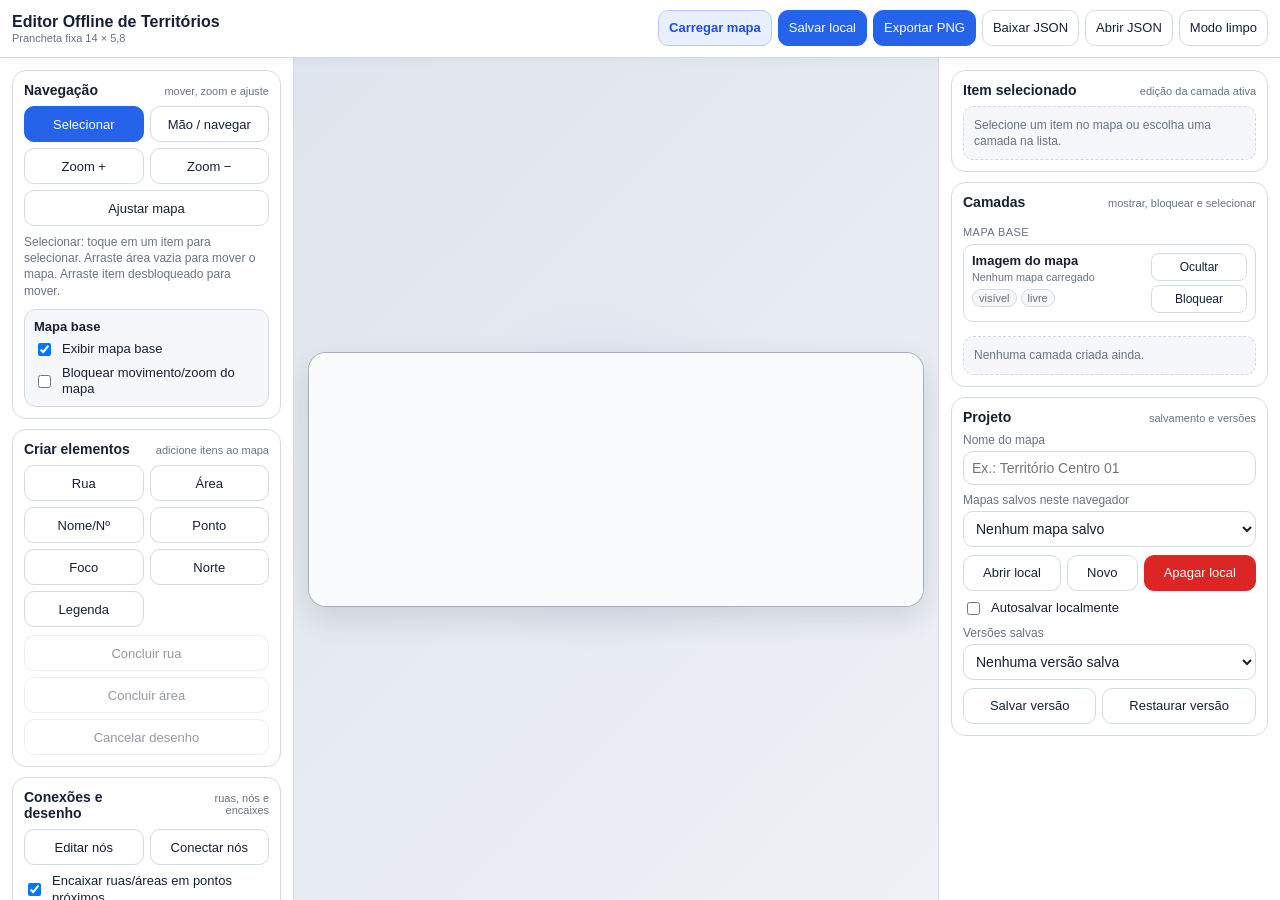
==== mapas/index.html @ 40ea48db "v 3.0.0" ====
<!DOCTYPE html>
<html lang="pt-BR">
<head>
  <meta charset="UTF-8" />
  <meta name="viewport" content="width=device-width, initial-scale=1.0, maximum-scale=1.0, user-scalable=no" />
  <title>Editor Offline de Territórios</title>
  <link rel="stylesheet" href="styles.css" />
</head>
<body class="mobile-create">
  <header class="app-header">
    <div class="brand-block">
      <h1>Editor Offline de Territórios</h1>
      <span>Prancheta fixa 14 × 5,8</span>
    </div>

    <div class="top-actions">
      <label class="file-btn primary-soft">
        Carregar mapa
        <input id="imageInput" type="file" accept="image/*" />
      </label>

      <button id="saveLocalBtn" class="primary">Salvar local</button>
      <button id="exportPngBtn" class="primary">Exportar PNG</button>
      <button id="downloadJsonBtn">Baixar JSON</button>

      <label class="file-btn">
        Abrir JSON
        <input id="projectInput" type="file" accept="application/json,.json" />
      </label>

      <button id="toggleUiBtn" title="Ocultar/mostrar painéis">Modo limpo</button>
    </div>
  </header>

  <main class="app-shell">
    <aside class="sidebar sidebar-left" id="leftSidebar">
      <section class="panel-section" data-mobile-group="create">
        <div class="section-title">
          <strong>Navegação</strong>
          <small>mover, zoom e ajuste</small>
        </div>

        <div class="tool-grid compact" id="navigationTools">
          <button data-tool="select" class="active">Selecionar</button>
          <button data-tool="pan">Mão / navegar</button>
          <button id="zoomInBtn" type="button">Zoom +</button>
          <button id="zoomOutBtn" type="button">Zoom −</button>
          <button id="fitMapBtn" type="button">Ajustar mapa</button>
        </div>

        <div class="hint" id="toolHint">
          Selecione uma ferramenta. No celular, use dois dedos para mover/zoom no mapa.
        </div>

        <div class="map-base-card">
          <strong>Mapa base</strong>
          <label class="check-row">
            <input id="mapVisibleInput" type="checkbox" checked />
            Exibir mapa base
          </label>
          <label class="check-row">
            <input id="mapLockedInput" type="checkbox" />
            Bloquear movimento/zoom do mapa
          </label>
        </div>
      </section>

      <section class="panel-section" data-mobile-group="create">
        <div class="section-title">
          <strong>Criar elementos</strong>
          <small>adicione itens ao mapa</small>
        </div>

        <div class="tool-grid" id="toolButtons">
          <button data-tool="road">Rua</button>
          <button data-tool="area">Área</button>
          <button data-tool="text">Nome/Nº</button>
          <button data-tool="point">Ponto</button>
          <button data-tool="focus">Foco</button>
          <button data-tool="compass">Norte</button>
          <button data-tool="legend">Legenda</button>
        </div>

        <div class="row action-row drawing-actions">
          <button id="finishRoadBtn" disabled>Concluir rua</button>
          <button id="finishAreaBtn" disabled>Concluir área</button>
          <button id="cancelDrawingBtn" disabled>Cancelar desenho</button>
        </div>
      </section>

      <section class="panel-section" data-mobile-group="create">
        <div class="section-title">
          <strong>Conexões e desenho</strong>
          <small>ruas, nós e encaixes</small>
        </div>

        <div class="tool-grid compact">
          <button data-tool="edit">Editar nós</button>
          <button data-tool="connect">Conectar nós</button>
        </div>

        <label class="check-row">
          <input id="snapEnabledInput" type="checkbox" checked />
          Encaixar ruas/áreas em pontos próximos
        </label>

        <div class="field">
          <label for="snapDistanceInput">Distância de encaixe</label>
          <input id="snapDistanceInput" type="number" value="18" min="2" max="80" step="1" inputmode="numeric" />
        </div>

        <div class="two-cols check-cols">
          <label class="check-row">
            <input id="showNodesInput" type="checkbox" checked />
            Mostrar nós
          </label>

          <label class="check-row">
            <input id="nodeLabelsInput" type="checkbox" checked />
            Nº conexões
          </label>
        </div>

        <div class="row action-row">
          <button id="createIntersectionsBtn">Criar interseções reais</button>
          <button id="undoBtn">Desfazer</button>
          <button id="redoBtn">Refazer</button>
        </div>
      </section>
    </aside>

    <section class="canvas-panel" id="canvasPanel">
      <div class="map-stage" id="mapStage" aria-label="Área do mapa em proporção 14 por 5,8">
        <section class="canvas-wrap" id="canvasWrap">
          <canvas id="mapCanvas"></canvas>
          <div class="floating-help" id="floatingHelp">
            Carregue uma imagem do mapa para começar.
          </div>
          <div class="hidden" id="nodeHint"></div>
        </section>
      </div>
    </section>

    <aside class="sidebar sidebar-right" id="rightSidebar">
      <section class="panel-section" data-mobile-group="edit">
        <div class="section-title">
          <strong>Item selecionado</strong>
          <small>edição da camada ativa</small>
        </div>

        <div class="empty-message" id="emptySelectionMessage">
          Selecione um item no mapa ou escolha uma camada na lista.
        </div>

        <div id="propertiesPanel">
          <div class="selection-status" id="selectionStatus"></div>

          <div class="field field-name">
            <label id="nameLabel" for="nameInput">Texto</label>
            <textarea id="nameInput" rows="3" placeholder="Digite o texto. Na legenda, use uma linha por item."></textarea>
          </div>

          <div class="two-cols">
            <div class="field field-color">
              <label id="colorLabel" for="colorInput">Cor</label>
              <input id="colorInput" type="color" value="#2563eb" />
            </div>

            <div class="field field-border-color">
              <label id="borderColorLabel" for="borderColorInput">Cor da borda</label>
              <input id="borderColorInput" type="color" value="#ffffff" />
            </div>
          </div>

          <div class="field field-background">
            <label id="backgroundColorLabel" for="backgroundColorInput">Cor de fundo</label>
            <input id="backgroundColorInput" type="color" value="#ffffff" />
          </div>

          <div class="two-cols">
            <div class="field field-size">
              <label id="sizeLabel" for="sizeInput">Tamanho</label>
              <input id="sizeInput" type="number" value="16" min="1" max="200" step="1" inputmode="numeric" />
            </div>

            <div class="field field-border-width">
              <label id="borderWidthLabel" for="borderWidthInput">Espessura da borda</label>
              <input id="borderWidthInput" type="number" value="0" min="0" max="80" step="1" inputmode="numeric" />
            </div>
          </div>

          <div class="field field-opacity">
            <label id="opacityLabel" for="opacityInput">Transparência</label>
            <input id="opacityInput" type="range" value="0.45" min="0" max="1" step="0.05" />
          </div>

          <div class="field field-rotation">
            <label for="rotationInput">Rotação em graus</label>
            <input id="rotationInput" type="number" value="0" min="-180" max="180" step="1" inputmode="numeric" />
          </div>

          <div class="field field-shape">
            <label for="shapeInput">Formato do foco</label>
            <select id="shapeInput">
              <option value="rect">Retângulo</option>
              <option value="ellipse">Circular/Oval</option>
            </select>
          </div>

          <div class="field field-icon">
            <label for="iconInput">Tipo de ponto</label>
            <select id="iconInput">
              <option value="●">Ponto</option>
              <option value="✚">Saúde</option>
              <option value="✝">Igreja</option>
              <option value="★">Referência</option>
              <option value="■">Prédio</option>
              <option value="⚑">Marco</option>
              <option value="⌂">Casa</option>
              <option value="ⓘ">Informação</option>
            </select>
          </div>

          <label class="check-row field-rounded">
            <input id="roundedInput" type="checkbox" checked />
            Pontas e junções arredondadas
          </label>

          <label class="check-row field-smooth">
            <input id="smoothInput" type="checkbox" />
            Suavizar forma/curva
          </label>

          <div class="status-controls">
            <label class="check-row field-visible">
              <input id="visibleInput" type="checkbox" checked />
              Mostrar camada
            </label>

            <label class="check-row field-locked">
              <input id="lockedInput" type="checkbox" />
              Bloquear camada
            </label>
          </div>

          <div class="row action-row layer-toggle-row">
            <button id="toggleVisibleBtn" type="button">Ocultar camada</button>
            <button id="toggleLockBtn" type="button">Bloquear camada</button>
          </div>

          <div class="row action-row">
            <button id="centerFocusBtn" class="hidden">Centralizar foco</button>
            <button id="duplicateBtn">Duplicar</button>
            <button id="bringForwardBtn">Frente</button>
            <button id="sendBackwardBtn">Trás</button>
            <button id="deleteBtn" class="danger">Excluir</button>
          </div>

          <div class="row action-row">
            <button id="removePointBtn" disabled>Remover ponto</button>
            <button id="splitRoadBtn" disabled>Dividir rua</button>
          </div>
        </div>
      </section>

      <section class="panel-section" data-mobile-group="layers">
        <div class="section-title">
          <strong>Camadas</strong>
          <small>mostrar, bloquear e selecionar</small>
        </div>
        <div id="objectList" class="layer-list"></div>
      </section>

      <section class="panel-section" data-mobile-group="project">
        <div class="section-title">
          <strong>Projeto</strong>
          <small>salvamento e versões</small>
        </div>

        <div class="field">
          <label for="projectNameInput">Nome do mapa</label>
          <input id="projectNameInput" placeholder="Ex.: Território Centro 01" />
        </div>

        <div class="field">
          <label for="localProjectsSelect">Mapas salvos neste navegador</label>
          <select id="localProjectsSelect"></select>
        </div>

        <div class="row action-row">
          <button id="openLocalBtn">Abrir local</button>
          <button id="newProjectBtn">Novo</button>
          <button id="deleteLocalBtn" class="danger">Apagar local</button>
        </div>

        <label class="check-row">
          <input id="autoSaveInput" type="checkbox" />
          Autosalvar localmente
        </label>

        <div class="field">
          <label for="versionSelect">Versões salvas</label>
          <select id="versionSelect"></select>
        </div>

        <div class="row action-row">
          <button id="saveVersionBtn">Salvar versão</button>
          <button id="restoreVersionBtn">Restaurar versão</button>
        </div>
      </section>
    </aside>

    <nav class="mobile-tabs" id="mobileTabs" aria-label="Painéis do editor">
      <button data-mobile-panel="create" class="active">Criar</button>
      <button data-mobile-panel="edit">Editar</button>
      <button data-mobile-panel="layers">Camadas</button>
      <button data-mobile-panel="project">Projeto</button>
    </nav>
  </main>

  <script src="js/utils.js"></script>
  <script src="js/state.js"></script>
  <script src="js/drawing.js"></script>
  <script src="js/storage.js"></script>
  <script src="js/exporter.js"></script>
  <script src="js/ui.js"></script>
  <script src="js/app.js"></script>
</body>
</html>
---- mapas/styles.css ----
:root {
  --bg: #eef1f5;
  --panel: #ffffff;
  --text: #172033;
  --muted: #687386;
  --primary: #2563eb;
  --primary-dark: #1d4ed8;
  --primary-soft: #e8efff;
  --danger: #dc2626;
  --danger-soft: #fee2e2;
  --border: #d4dae4;
  --soft: #f5f7fb;
  --green: #16a34a;
  --warning: #92400e;
  --warning-soft: #fffbeb;
  --shadow: 0 12px 30px rgba(15, 23, 42, .12);
  --header-h: 58px;
  --sidebar-left: 294px;
  --sidebar-right: 342px;
}

* { box-sizing: border-box; }
html, body {
  margin: 0;
  width: 100%;
  height: 100%;
  overflow: hidden;
  font-family: Arial, sans-serif;
  background: var(--bg);
  color: var(--text);
}

.app-header {
  height: var(--header-h);
  display: flex;
  align-items: center;
  justify-content: space-between;
  gap: 12px;
  padding: 8px 12px;
  background: rgba(255,255,255,.96);
  border-bottom: 1px solid var(--border);
  box-shadow: 0 2px 10px rgba(15,23,42,.04);
  position: relative;
  z-index: 5;
}

.brand-block { display: grid; gap: 1px; min-width: 210px; }
.app-header h1 { margin: 0; font-size: 16px; white-space: nowrap; line-height: 1.1; }
.brand-block span { font-size: 11px; color: var(--muted); }
.top-actions { display: flex; gap: 6px; align-items: center; overflow-x: auto; padding-bottom: 2px; }

.app-shell {
  height: calc(100vh - var(--header-h));
  min-height: 0;
  display: grid;
  grid-template-columns: var(--sidebar-left) minmax(0, 1fr) var(--sidebar-right);
  grid-template-rows: minmax(0, 1fr);
}

.sidebar {
  background: var(--panel);
  padding: 12px;
  overflow-y: auto;
  min-width: 0;
  z-index: 2;
}
.sidebar-left { border-right: 1px solid var(--border); }
.sidebar-right { border-left: 1px solid var(--border); }

.canvas-panel {
  min-width: 0;
  min-height: 0;
  display: flex;
  align-items: center;
  justify-content: center;
  overflow: hidden;
  padding: 14px;
  background:
    radial-gradient(circle at center, rgba(37,99,235,.08), transparent 36%),
    linear-gradient(135deg, #dfe5ee 0%, #eef1f5 100%);
}

.map-stage {
  position: relative;
  aspect-ratio: 14 / 5.8;
  width: 100%;
  max-width: 1400px;
  max-height: 100%;
  border-radius: 18px;
  background: #e5e7eb;
  border: 1px solid rgba(148,163,184,.8);
  box-shadow: var(--shadow);
  overflow: hidden;
}

.map-stage::before {
  content: '14 × 5,8';
  position: absolute;
  top: 10px;
  right: 12px;
  z-index: 2;
  padding: 4px 7px;
  border-radius: 999px;
  background: rgba(255,255,255,.8);
  color: var(--muted);
  border: 1px solid rgba(209,213,219,.9);
  font-size: 11px;
  pointer-events: none;
}

.canvas-wrap {
  position: absolute;
  inset: 0;
  overflow: hidden;
  background: #e5e7eb;
  touch-action: none;
}

canvas { width: 100%; height: 100%; display: block; touch-action: none; }

button, .file-btn {
  border: 1px solid var(--border);
  background: #fff;
  color: var(--text);
  padding: 9px 10px;
  border-radius: 10px;
  cursor: pointer;
  font-size: 13px;
  line-height: 1;
  min-height: 36px;
  display: inline-flex;
  align-items: center;
  justify-content: center;
  white-space: nowrap;
  transition: background .16s ease, border-color .16s ease, transform .08s ease, box-shadow .16s ease;
}
button:hover, .file-btn:hover { border-color: #aeb8c8; background: #f8fafc; }
button:active, .file-btn:active { transform: translateY(1px); }
button.active, button.primary { background: var(--primary); color: #fff; border-color: var(--primary); }
button.active:hover, button.primary:hover { background: var(--primary-dark); border-color: var(--primary-dark); }
.file-btn.primary-soft { background: var(--primary-soft); border-color: #b7c9ff; color: var(--primary-dark); font-weight: 700; }
button.danger { background: var(--danger); color: #fff; border-color: var(--danger); }
button.danger:hover { background: #b91c1c; border-color: #b91c1c; }
button:disabled { opacity: .45; cursor: not-allowed; transform: none; }

input, textarea, select {
  width: 100%;
  border: 1px solid var(--border);
  border-radius: 10px;
  padding: 8px;
  font-size: 14px;
  background: #fff;
  color: var(--text);
}
textarea { resize: vertical; min-height: 76px; }
input[type='color'] { padding: 2px; height: 38px; }
input[type='checkbox'], .layer-actions input { width: auto; }
input[type='file'] { display: none; }
input:disabled, textarea:disabled, select:disabled { background: #f3f4f6; color: #8a94a6; cursor: not-allowed; }

.panel-section {
  border: 1px solid var(--border);
  border-radius: 14px;
  background: #fff;
  padding: 11px;
  margin-bottom: 10px;
}
.panel-section:last-child { margin-bottom: 0; }
.section-title { display: flex; justify-content: space-between; gap: 8px; align-items: baseline; margin-bottom: 8px; }
.section-title strong { font-size: 14px; }
.section-title small { font-size: 11px; color: var(--muted); text-align: right; }

.tool-grid {
  display: grid;
  grid-template-columns: repeat(2, minmax(0, 1fr));
  gap: 6px;
}
.tool-grid.compact { grid-template-columns: repeat(2, minmax(0, 1fr)); }
.tool-grid.compact #fitMapBtn { grid-column: 1 / -1; }
.row { display: flex; gap: 6px; flex-wrap: wrap; align-items: center; }
.action-row { margin-top: 8px; }
.action-row button { flex: 1 1 auto; }
.drawing-actions button { flex-basis: 100%; }
.field { margin-top: 8px; }
.field label { display: block; font-size: 12px; color: var(--muted); margin-bottom: 4px; }
.two-cols { display: grid; grid-template-columns: 1fr 1fr; gap: 8px; }
.check-cols { align-items: start; }
.check-row { display: flex; align-items: center; gap: 8px; margin-top: 8px; font-size: 13px; color: var(--text); line-height: 1.25; }
.status-controls { display: grid; grid-template-columns: 1fr 1fr; gap: 8px; margin-top: 8px; }
.status-controls .check-row { border: 1px solid var(--border); border-radius: 10px; padding: 8px; margin-top: 0; background: var(--soft); }
.hint, .empty-message { font-size: 12px; color: var(--muted); line-height: 1.35; margin-top: 8px; }
.empty-message { padding: 10px; background: var(--soft); border-radius: 10px; border: 1px dashed var(--border); }

.selection-status {
  display: none;
  margin-bottom: 8px;
  border-radius: 10px;
  padding: 8px 9px;
  font-size: 12px;
  line-height: 1.35;
}
.selection-status.visible { display: block; }
.selection-status.warn { background: var(--warning-soft); color: var(--warning); border: 1px solid #fde68a; }
.selection-status.info { background: var(--primary-soft); color: var(--primary-dark); border: 1px solid #bfdbfe; }
.selection-status.danger { background: var(--danger-soft); color: #991b1b; border: 1px solid #fecaca; }

.layer-list { display: flex; flex-direction: column; gap: 6px; margin-top: 8px; }
.layer-group { font-size: 11px; color: var(--muted); text-transform: uppercase; letter-spacing: .04em; margin-top: 8px; }
.layer-item {
  border: 1px solid var(--border);
  border-radius: 10px;
  padding: 8px;
  font-size: 13px;
  cursor: pointer;
  background: #fff;
  display: grid;
  gap: 6px;
}
.layer-item.selected { border-color: var(--primary); box-shadow: 0 0 0 2px rgba(37,99,235,.15); background: var(--primary-soft); }
.layer-item.locked { background: #f8fafc; }
.layer-item.hidden-layer { opacity: .62; }
.layer-head { display: flex; align-items: flex-start; justify-content: space-between; gap: 6px; }
.layer-title { min-width: 0; }
.layer-title strong { display: block; overflow: hidden; text-overflow: ellipsis; white-space: nowrap; }
.layer-title small { color: var(--muted); display: block; margin-top: 2px; line-height: 1.35; }
.layer-actions { display: flex; gap: 4px; flex: 0 0 auto; }
.layer-actions button { min-height: 28px; min-width: 30px; padding: 4px 6px; font-size: 13px; border-radius: 8px; }
.layer-state { display: inline-flex; gap: 4px; flex-wrap: wrap; margin-top: 4px; }
.state-pill { display: inline-flex; align-items: center; gap: 3px; border-radius: 999px; padding: 2px 6px; font-size: 11px; background: var(--soft); color: var(--muted); border: 1px solid var(--border); }
.state-pill.locked { color: #475569; background: #f1f5f9; }
.state-pill.hidden { color: #7c2d12; background: #ffedd5; border-color: #fed7aa; }
.node-badge { color: var(--green); font-weight: 700; }

.floating-help {
  position: absolute;
  left: 14px;
  bottom: 14px;
  padding: 8px 10px;
  border-radius: 12px;
  background: rgba(255,255,255,.93);
  color: var(--muted);
  border: 1px solid var(--border);
  font-size: 12px;
  max-width: min(420px, calc(100% - 28px));
  pointer-events: none;
  box-shadow: 0 8px 20px rgba(15, 23, 42, .08);
}
.hidden { display: none !important; }
.mobile-tabs { display: none; }

body.presentation-mode .app-shell { grid-template-columns: 1fr; }
body.presentation-mode .sidebar { display: none; }
body.presentation-mode .canvas-panel { grid-column: 1 / -1; padding: 18px; }
body.presentation-mode #toggleUiBtn { background: var(--primary); color: #fff; border-color: var(--primary); }

@media (max-width: 1180px) {
  :root { --sidebar-left: 260px; --sidebar-right: 310px; }
  button, .file-btn { font-size: 12px; padding: 8px; }
  .tool-grid { grid-template-columns: 1fr; }
  .status-controls { grid-template-columns: 1fr; }
}

@media (max-width: 980px) {
  :root { --header-h: 54px; }
  .app-header { height: var(--header-h); padding: 7px 8px; }
  .brand-block { min-width: auto; }
  .app-header h1, .brand-block span { display: none; }
  .top-actions { width: 100%; }
  .app-shell {
    height: calc(100vh - var(--header-h));
    grid-template-columns: 1fr;
    grid-template-rows: minmax(0, 1fr) auto 340px;
  }
  .canvas-panel { grid-column: 1; grid-row: 1; padding: 8px; }
  .map-stage { border-radius: 12px; }
  .sidebar {
    grid-column: 1;
    grid-row: 3;
    display: none;
    border: 0;
    border-top: 1px solid var(--border);
    padding: 8px;
  }
  .mobile-tabs {
    grid-column: 1;
    grid-row: 2;
    display: grid;
    grid-template-columns: repeat(4, 1fr);
    gap: 4px;
    padding: 6px;
    background: #fff;
    border-top: 1px solid var(--border);
  }
  .mobile-tabs button { min-height: 34px; padding: 7px 5px; font-size: 12px; }
  body.mobile-create .sidebar-left,
  body.mobile-edit .sidebar-right,
  body.mobile-layers .sidebar-right,
  body.mobile-project .sidebar-right { display: block; }
  .sidebar [data-mobile-group] { display: none; }
  body.mobile-create [data-mobile-group="create"],
  body.mobile-edit [data-mobile-group="edit"],
  body.mobile-layers [data-mobile-group="layers"],
  body.mobile-project [data-mobile-group="project"] { display: block; }
  .tool-grid { grid-template-columns: repeat(3, minmax(0, 1fr)); }
  .tool-grid.compact { grid-template-columns: repeat(2, minmax(0, 1fr)); }
  .drawing-actions button { flex-basis: auto; }
  body.presentation-mode .mobile-tabs { display: none; }
  body.presentation-mode .app-shell { grid-template-rows: minmax(0, 1fr); }
}

@media (max-width: 560px) {
  .top-actions button, .top-actions .file-btn { min-width: max-content; }
  .tool-grid { grid-template-columns: repeat(2, minmax(0, 1fr)); }
  .two-cols { grid-template-columns: 1fr; }
  .app-shell { grid-template-rows: minmax(0, 1fr) auto 360px; }
  .floating-help { left: 8px; right: 8px; bottom: 8px; max-width: none; }
}

/* Ajustes: mapa limpo, controles estáveis e camadas mais claras */
.map-stage::before,
.floating-help,
#nodeHint { display: none !important; }

.map-base-card {
  margin-top: 10px;
  padding: 9px;
  border: 1px solid var(--border);
  border-radius: 12px;
  background: var(--soft);
}
.map-base-card strong { display: block; font-size: 13px; margin-bottom: 4px; }
.map-base-card .check-row { margin-top: 6px; }

.number-control {
  display: grid;
  grid-template-columns: 34px minmax(0, 1fr) 34px;
  gap: 5px;
  align-items: center;
}
.number-control input[type='number'] { text-align: center; }
.number-step {
  min-width: 34px;
  min-height: 38px;
  padding: 0;
  font-size: 18px;
  font-weight: 700;
}
input[type='number']::-webkit-outer-spin-button,
input[type='number']::-webkit-inner-spin-button {
  -webkit-appearance: none;
  margin: 0;
}
input[type='number'] { appearance: textfield; -moz-appearance: textfield; }

.layer-toggle-row button { flex-basis: calc(50% - 6px); }
.layer-actions button { min-width: 76px; font-size: 12px; }
.state-pill.is-hidden { color: #7c2d12; background: #ffedd5; border-color: #fed7aa; }
.map-base-layer .layer-actions { flex-direction: column; }
.map-base-layer .layer-actions button { min-width: 96px; }

@media (max-width: 980px) {
  .layer-actions button { min-width: 64px; }
  .map-base-layer .layer-actions button { min-width: 86px; }
}
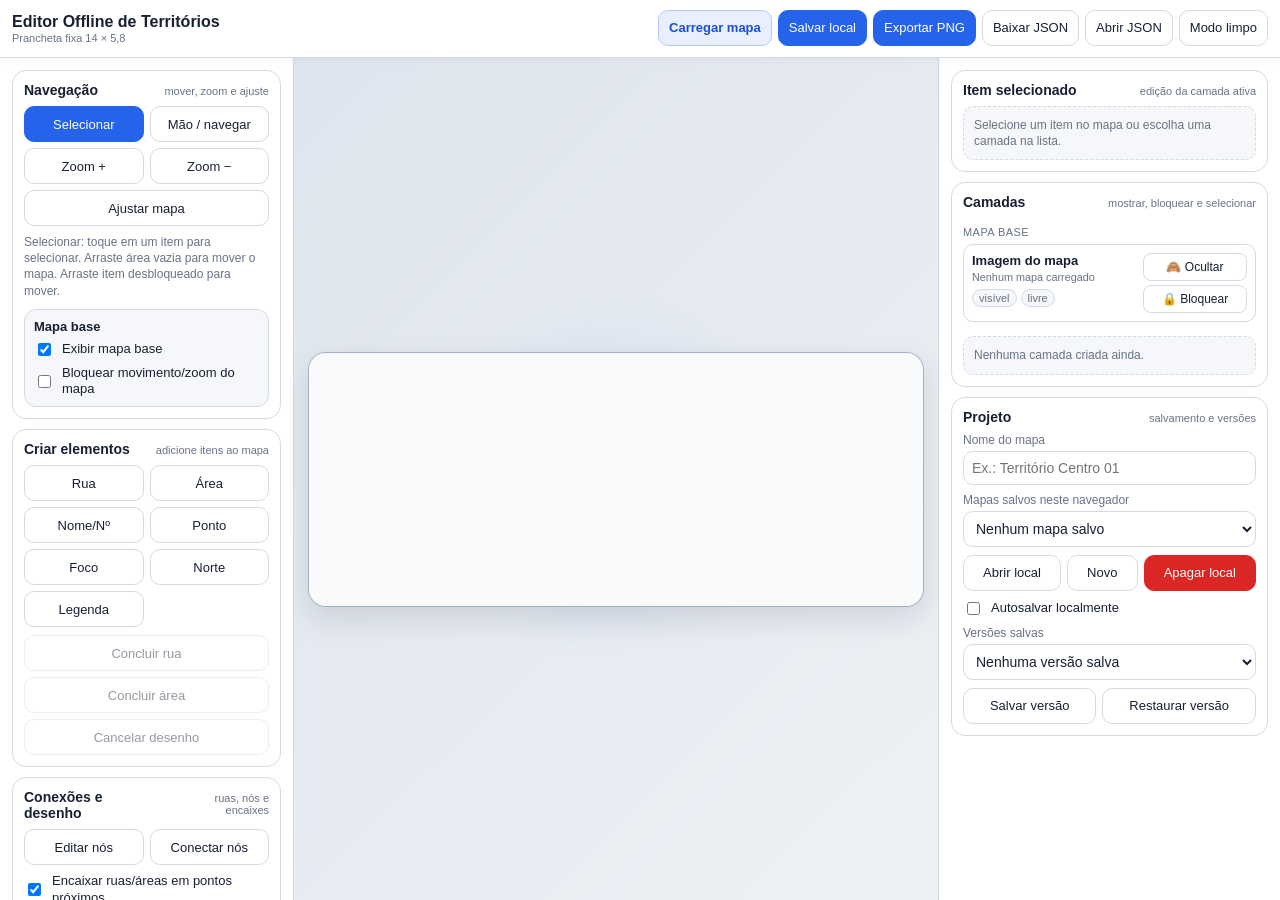
==== commit 5bcd1b38: "v 3.0.1" ====
--- a/mapas/index.html
+++ b/mapas/index.html
@@ -231,18 +231,6 @@
             Suavizar forma/curva
           </label>
 
-          <div class="status-controls">
-            <label class="check-row field-visible">
-              <input id="visibleInput" type="checkbox" checked />
-              Mostrar camada
-            </label>
-
-            <label class="check-row field-locked">
-              <input id="lockedInput" type="checkbox" />
-              Bloquear camada
-            </label>
-          </div>
-
           <div class="row action-row layer-toggle-row">
             <button id="toggleVisibleBtn" type="button">Ocultar camada</button>
             <button id="toggleLockBtn" type="button">Bloquear camada</button>
--- a/mapas/styles.css
+++ b/mapas/styles.css
@@ -93,20 +93,6 @@
   overflow: hidden;
 }
 
-.map-stage::before {
-  content: '14 × 5,8';
-  position: absolute;
-  top: 10px;
-  right: 12px;
-  z-index: 2;
-  padding: 4px 7px;
-  border-radius: 999px;
-  background: rgba(255,255,255,.8);
-  color: var(--muted);
-  border: 1px solid rgba(209,213,219,.9);
-  font-size: 11px;
-  pointer-events: none;
-}
 
 .canvas-wrap {
   position: absolute;
@@ -228,10 +214,11 @@
 .layer-state { display: inline-flex; gap: 4px; flex-wrap: wrap; margin-top: 4px; }
 .state-pill { display: inline-flex; align-items: center; gap: 3px; border-radius: 999px; padding: 2px 6px; font-size: 11px; background: var(--soft); color: var(--muted); border: 1px solid var(--border); }
 .state-pill.locked { color: #475569; background: #f1f5f9; }
-.state-pill.hidden { color: #7c2d12; background: #ffedd5; border-color: #fed7aa; }
+.state-pill.hidden, .state-pill.is-hidden { color: #7c2d12; background: #ffedd5; border-color: #fed7aa; }
 .node-badge { color: var(--green); font-weight: 700; }
 
 .floating-help {
+  display: none;
   position: absolute;
   left: 14px;
   bottom: 14px;
@@ -353,10 +340,10 @@
 input[type='number'] { appearance: textfield; -moz-appearance: textfield; }
 
 .layer-toggle-row button { flex-basis: calc(50% - 6px); }
-.layer-actions button { min-width: 76px; font-size: 12px; }
+.layer-actions button { min-width: 92px; font-size: 12px; }
 .state-pill.is-hidden { color: #7c2d12; background: #ffedd5; border-color: #fed7aa; }
 .map-base-layer .layer-actions { flex-direction: column; }
-.map-base-layer .layer-actions button { min-width: 96px; }
+.map-base-layer .layer-actions button { min-width: 104px; }
 
 @media (max-width: 980px) {
   .layer-actions button { min-width: 64px; }
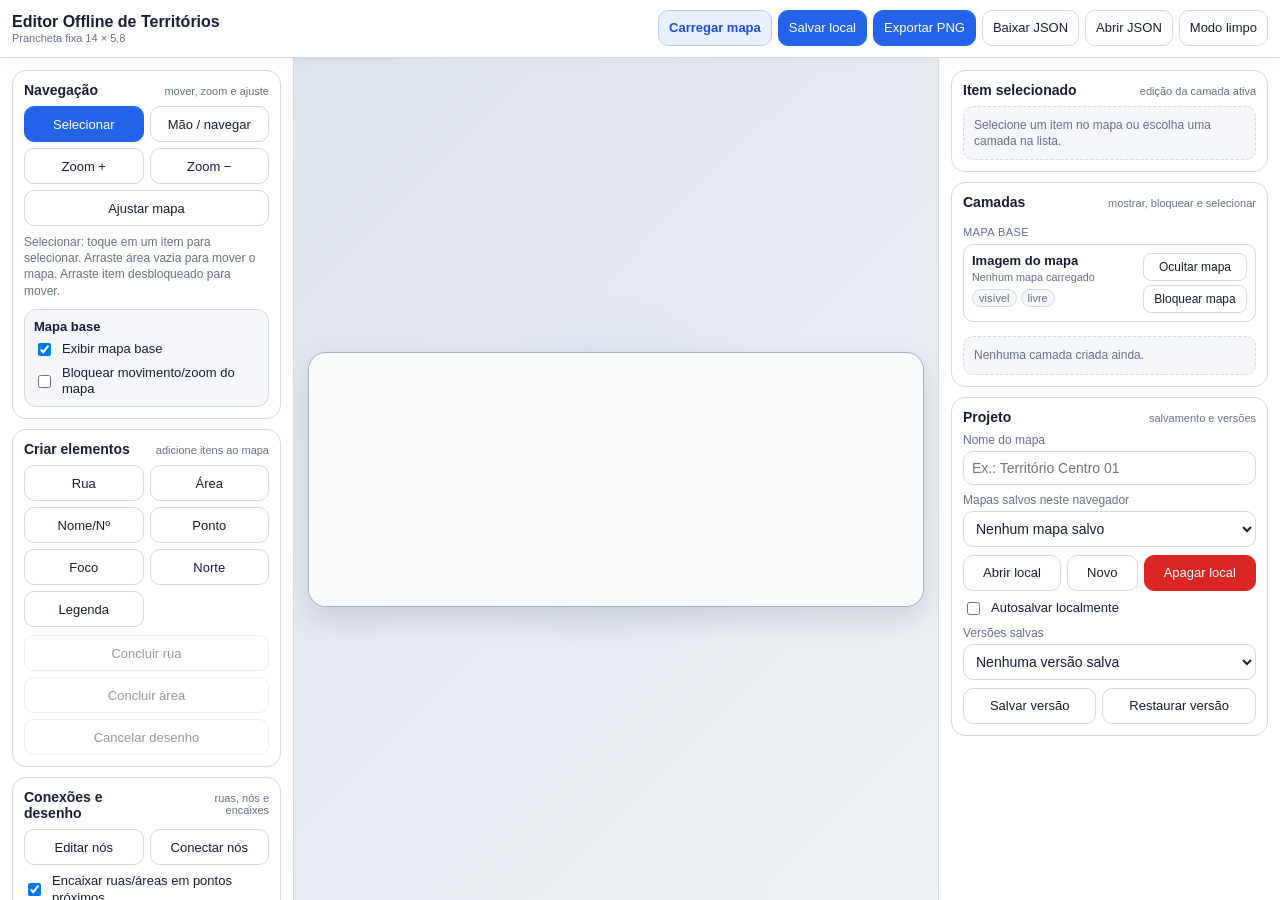
==== commit e931af8d: "v 3.0.2" ====
--- a/mapas/index.html
+++ b/mapas/index.html
@@ -4,7 +4,7 @@
   <meta charset="UTF-8" />
   <meta name="viewport" content="width=device-width, initial-scale=1.0, maximum-scale=1.0, user-scalable=no" />
   <title>Editor Offline de Territórios</title>
-  <link rel="stylesheet" href="styles.css" />
+  <link rel="stylesheet" href="styles.css?v=7" />
 </head>
 <body class="mobile-create">
   <header class="app-header">
@@ -306,12 +306,13 @@
     </nav>
   </main>
 
-  <script src="js/utils.js"></script>
-  <script src="js/state.js"></script>
-  <script src="js/drawing.js"></script>
-  <script src="js/storage.js"></script>
-  <script src="js/exporter.js"></script>
-  <script src="js/ui.js"></script>
-  <script src="js/app.js"></script>
+  <script src="js/utils.js?v=7"></script>
+  <script src="js/state.js?v=7"></script>
+  <script src="js/drawing.js?v=7"></script>
+  <script src="js/storage.js?v=7"></script>
+  <script src="js/exporter.js?v=7"></script>
+  <script src="js/ui.js?v=7"></script>
+  <script src="js/app.js?v=7"></script>
+  <script src="js/layer-fix.js?v=7"></script>
 </body>
 </html>
--- a/mapas/styles.css
+++ b/mapas/styles.css
@@ -204,7 +204,9 @@
 }
 .layer-item.selected { border-color: var(--primary); box-shadow: 0 0 0 2px rgba(37,99,235,.15); background: var(--primary-soft); }
 .layer-item.locked { background: #f8fafc; }
-.layer-item.hidden-layer { opacity: .62; }
+.layer-item.hidden-layer { opacity: 1; background: #fff7ed; border-style: dashed; }
+.layer-item.hidden-layer .layer-title strong, .layer-item.hidden-layer .layer-title small { opacity: .72; }
+.layer-item.hidden-layer .layer-actions button { opacity: 1; }
 .layer-head { display: flex; align-items: flex-start; justify-content: space-between; gap: 6px; }
 .layer-title { min-width: 0; }
 .layer-title strong { display: block; overflow: hidden; text-overflow: ellipsis; white-space: nowrap; }
@@ -349,3 +351,8 @@
   .layer-actions button { min-width: 64px; }
   .map-base-layer .layer-actions button { min-width: 86px; }
 }
+
+/* Camadas: garante que os botões recebam o clique acima do cartão. */
+.layer-item { position: relative; }
+.layer-actions { position: relative; z-index: 20; pointer-events: auto; }
+.layer-actions button, .layer-control-btn { position: relative; z-index: 30; pointer-events: auto; user-select: none; touch-action: manipulation; }
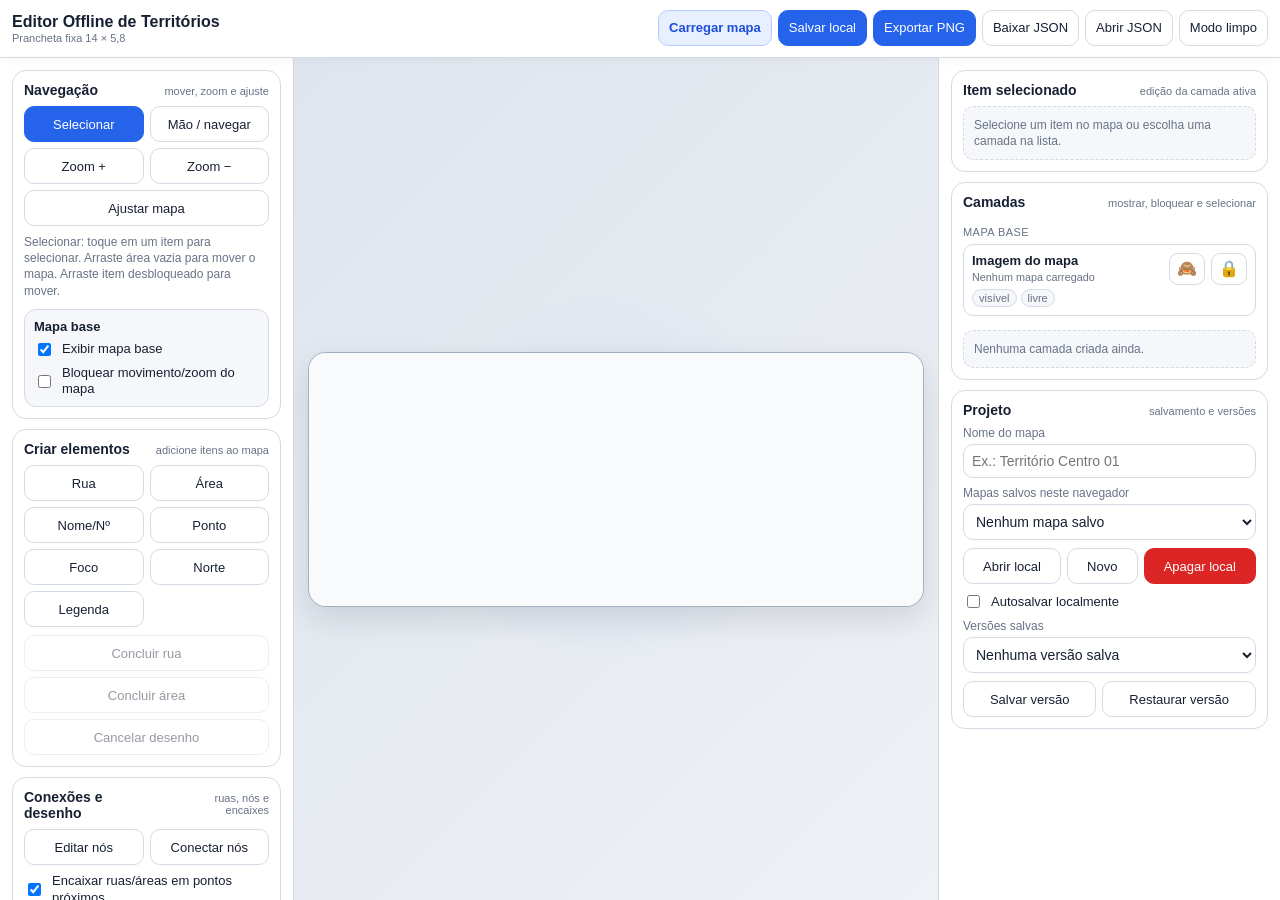
==== commit 6d7805a1: "v 3.0.3" ====
--- a/mapas/index.html
+++ b/mapas/index.html
@@ -4,7 +4,7 @@
   <meta charset="UTF-8" />
   <meta name="viewport" content="width=device-width, initial-scale=1.0, maximum-scale=1.0, user-scalable=no" />
   <title>Editor Offline de Territórios</title>
-  <link rel="stylesheet" href="styles.css?v=7" />
+  <link rel="stylesheet" href="styles.css?v=8" />
 </head>
 <body class="mobile-create">
   <header class="app-header">
@@ -306,13 +306,13 @@
     </nav>
   </main>
 
-  <script src="js/utils.js?v=7"></script>
-  <script src="js/state.js?v=7"></script>
-  <script src="js/drawing.js?v=7"></script>
-  <script src="js/storage.js?v=7"></script>
-  <script src="js/exporter.js?v=7"></script>
-  <script src="js/ui.js?v=7"></script>
-  <script src="js/app.js?v=7"></script>
-  <script src="js/layer-fix.js?v=7"></script>
+  <script src="js/utils.js?v=8"></script>
+  <script src="js/state.js?v=8"></script>
+  <script src="js/drawing.js?v=8"></script>
+  <script src="js/storage.js?v=8"></script>
+  <script src="js/exporter.js?v=8"></script>
+  <script src="js/ui.js?v=8"></script>
+  <script src="js/app.js?v=8"></script>
+  <script src="js/layer-fix.js?v=8"></script>
 </body>
 </html>
--- a/mapas/styles.css
+++ b/mapas/styles.css
@@ -356,3 +356,70 @@
 .layer-item { position: relative; }
 .layer-actions { position: relative; z-index: 20; pointer-events: auto; }
 .layer-actions button, .layer-control-btn { position: relative; z-index: 30; pointer-events: auto; user-select: none; touch-action: manipulation; }
+
+/* v8: botões de camada em posição fixa com ícones compactos */
+.layer-head {
+  display: grid;
+  grid-template-columns: minmax(0, 1fr) 78px;
+  align-items: start;
+  gap: 8px;
+}
+.layer-title {
+  min-width: 0;
+  overflow: hidden;
+}
+.layer-title strong,
+.layer-title small {
+  max-width: 100%;
+  overflow: hidden;
+  text-overflow: ellipsis;
+}
+.layer-state {
+  max-width: 100%;
+  overflow: hidden;
+}
+.layer-actions,
+.map-base-layer .layer-actions {
+  width: 78px;
+  min-width: 78px;
+  display: grid;
+  grid-template-columns: 36px 36px;
+  gap: 6px;
+  justify-content: end;
+  align-items: start;
+  flex: none;
+  position: sticky;
+  right: 0;
+}
+.layer-actions button,
+.layer-control-btn,
+.map-base-layer .layer-actions button {
+  width: 36px;
+  min-width: 36px;
+  max-width: 36px;
+  height: 32px;
+  min-height: 32px;
+  padding: 0;
+  font-size: 16px;
+  line-height: 1;
+  border-radius: 9px;
+  flex: 0 0 36px;
+  overflow: hidden;
+}
+.layer-control-btn {
+  font-family: "Apple Color Emoji", "Segoe UI Emoji", "Noto Color Emoji", Arial, sans-serif;
+}
+.layer-control-show,
+.layer-control-hide,
+.layer-control-lock,
+.layer-control-unlock {
+  font-weight: 700;
+}
+@media (max-width: 980px) {
+  .layer-head { grid-template-columns: minmax(0, 1fr) 78px; }
+  .layer-actions,
+  .map-base-layer .layer-actions { width: 78px; min-width: 78px; }
+  .layer-actions button,
+  .layer-control-btn,
+  .map-base-layer .layer-actions button { width: 36px; min-width: 36px; max-width: 36px; }
+}
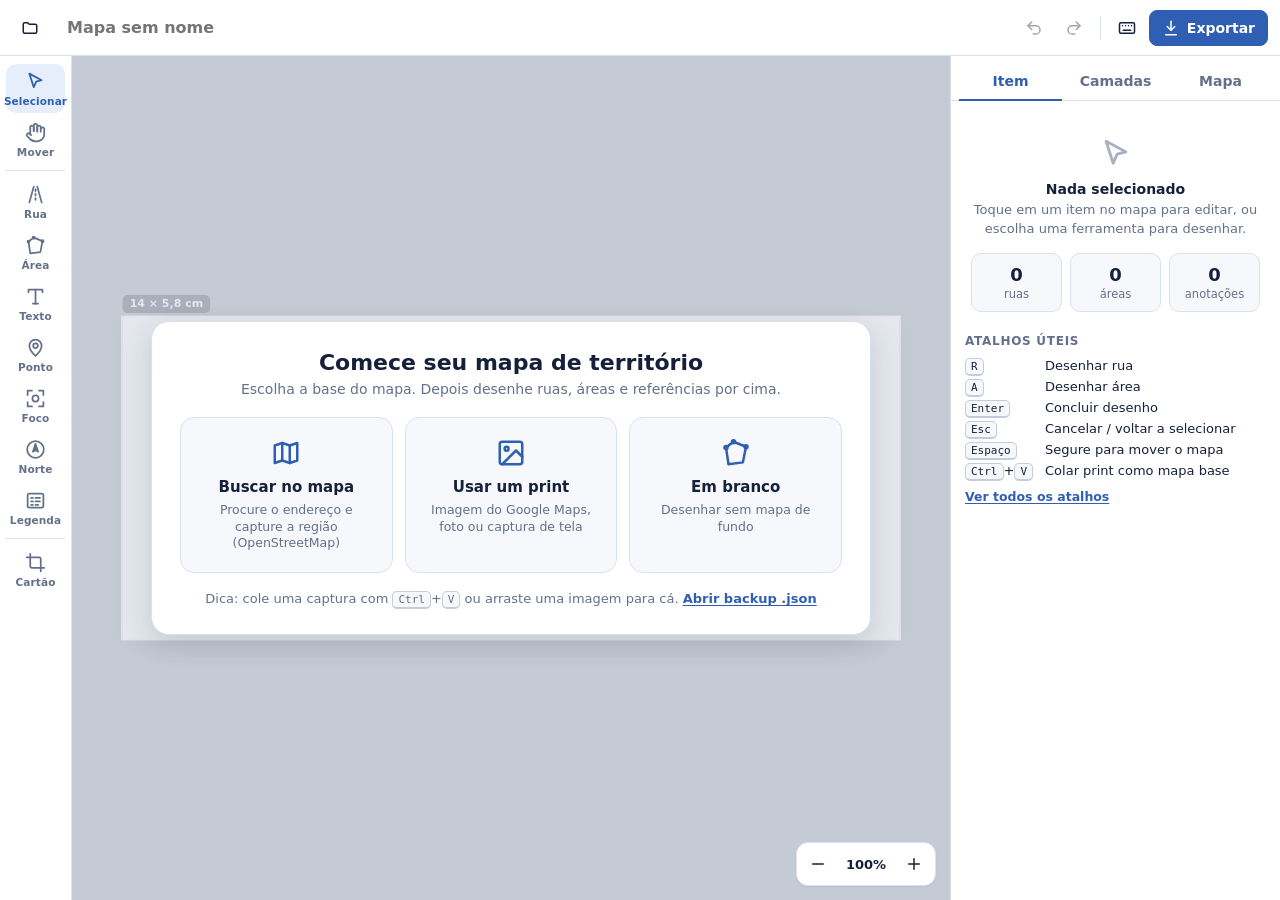
==== commit 0dcff51b: "Mapas v6: reconstrução do editor de territórios - Cartão fixo (14 x 5,8 cm e outros formatos) indepe" ====
--- a/mapas/index.html
+++ b/mapas/index.html
@@ -2,317 +2,133 @@
 <html lang="pt-BR">
 <head>
   <meta charset="UTF-8" />
-  <meta name="viewport" content="width=device-width, initial-scale=1.0, maximum-scale=1.0, user-scalable=no" />
-  <title>Editor Offline de Territórios</title>
-  <link rel="stylesheet" href="styles.css?v=8" />
+  <meta name="viewport" content="width=device-width, initial-scale=1, viewport-fit=cover" />
+  <meta name="theme-color" content="#1f3b6e" />
+  <meta name="description" content="Editor de cartões de território: desenhe ruas, áreas e referências sobre o mapa e exporte para imprimir ou compartilhar." />
+  <title>Mapas de Território</title>
+  <link rel="manifest" href="manifest.webmanifest" />
+  <link rel="icon" href="icon.svg" type="image/svg+xml" />
+  <link rel="stylesheet" href="styles.css?v=6.0" />
 </head>
-<body class="mobile-create">
-  <header class="app-header">
-    <div class="brand-block">
-      <h1>Editor Offline de Territórios</h1>
-      <span>Prancheta fixa 14 × 5,8</span>
-    </div>
+<body>
+  <div class="app" id="app">
+    <header class="topbar">
+      <button class="icon-btn brand" id="projectsBtn" title="Meus mapas" aria-label="Meus mapas">
+        <span data-icon="folder"></span>
+      </button>
+      <div class="title-block">
+        <input id="projectName" class="project-name" placeholder="Mapa sem nome" aria-label="Nome do mapa" spellcheck="false" />
+        <span class="save-status" id="saveStatus" aria-live="polite"></span>
+      </div>
+      <div class="topbar-actions">
+        <button class="icon-btn" id="undoBtn" title="Desfazer (Ctrl+Z)" aria-label="Desfazer"><span data-icon="undo"></span></button>
+        <button class="icon-btn" id="redoBtn" title="Refazer (Ctrl+Shift+Z)" aria-label="Refazer"><span data-icon="redo"></span></button>
+        <span class="divider"></span>
+        <button class="icon-btn hide-sm" id="helpBtn" title="Atalhos de teclado (?)" aria-label="Atalhos"><span data-icon="keyboard"></span></button>
+        <div class="menu-wrap">
+          <button class="btn primary" id="exportBtn" aria-haspopup="menu" aria-expanded="false">
+            <span data-icon="download"></span><span class="hide-xs">Exportar</span>
+          </button>
+          <div class="menu" id="exportMenu" role="menu" hidden>
+            <button role="menuitem" data-export="png"><span data-icon="image"></span>Baixar imagem (PNG)<small>2800 px</small></button>
+            <button role="menuitem" data-export="png-hd"><span data-icon="image"></span>Baixar em alta resolução<small>5600 px</small></button>
+            <button role="menuitem" data-export="copy"><span data-icon="clipboard"></span>Copiar imagem</button>
+            <button role="menuitem" data-export="share" hidden><span data-icon="share"></span>Compartilhar…</button>
+            <button role="menuitem" data-export="print"><span data-icon="print"></span>Imprimir no tamanho real</button>
+            <hr />
+            <button role="menuitem" data-export="json"><span data-icon="save"></span>Backup do projeto (.json)</button>
+          </div>
+        </div>
+      </div>
+    </header>
 
-    <div class="top-actions">
-      <label class="file-btn primary-soft">
-        Carregar mapa
-        <input id="imageInput" type="file" accept="image/*" />
-      </label>
+    <div class="main">
+      <nav class="toolrail" id="toolrail" aria-label="Ferramentas">
+        <div class="tool-group">
+          <button class="tool" data-tool="select" title="Selecionar e editar (V)"><span data-icon="cursor"></span><em>Selecionar</em></button>
+          <button class="tool" data-tool="pan" title="Mover o mapa (H ou segure Espaço)"><span data-icon="hand"></span><em>Mover</em></button>
+        </div>
+        <div class="tool-group">
+          <button class="tool" data-tool="road" title="Rua (R)"><span data-icon="road"></span><em>Rua</em></button>
+          <button class="tool" data-tool="area" title="Área / território (A)"><span data-icon="area"></span><em>Área</em></button>
+          <button class="tool" data-tool="text" title="Texto, nome ou número (T)"><span data-icon="text"></span><em>Texto</em></button>
+          <button class="tool" data-tool="marker" title="Ponto de referência (P)"><span data-icon="marker"></span><em>Ponto</em></button>
+          <button class="tool" data-tool="focus" title="Foco: destaca uma região (F)"><span data-icon="focus"></span><em>Foco</em></button>
+          <button class="tool" data-tool="compass" title="Norte (N)"><span data-icon="compass"></span><em>Norte</em></button>
+          <button class="tool" data-tool="legend" title="Legenda (L)"><span data-icon="legend"></span><em>Legenda</em></button>
+        </div>
+        <div class="tool-group">
+          <button class="tool" data-tool="frame" title="Enquadrar o cartão (C)"><span data-icon="crop"></span><em>Cartão</em></button>
+        </div>
+      </nav>
 
-      <button id="saveLocalBtn" class="primary">Salvar local</button>
-      <button id="exportPngBtn" class="primary">Exportar PNG</button>
-      <button id="downloadJsonBtn">Baixar JSON</button>
+      <section class="stage" id="stage">
+        <canvas id="canvas" aria-label="Área de desenho do mapa"></canvas>
 
-      <label class="file-btn">
-        Abrir JSON
-        <input id="projectInput" type="file" accept="application/json,.json" />
-      </label>
-
-      <button id="toggleUiBtn" title="Ocultar/mostrar painéis">Modo limpo</button>
-    </div>
-  </header>
-
-  <main class="app-shell">
-    <aside class="sidebar sidebar-left" id="leftSidebar">
-      <section class="panel-section" data-mobile-group="create">
-        <div class="section-title">
-          <strong>Navegação</strong>
-          <small>mover, zoom e ajuste</small>
+        <div class="start" id="startScreen" hidden>
+          <div class="start-card">
+            <h2>Comece seu mapa de território</h2>
+            <p>Escolha a base do mapa. Depois desenhe ruas, áreas e referências por cima.</p>
+            <div class="start-grid">
+              <button class="start-option" data-start="osm">
+                <span data-icon="globe"></span>
+                <strong>Buscar no mapa</strong>
+                <small>Procure o endereço e capture a região (OpenStreetMap)</small>
+              </button>
+              <button class="start-option" data-start="image">
+                <span data-icon="image"></span>
+                <strong>Usar um print</strong>
+                <small>Imagem do Google Maps, foto ou captura de tela</small>
+              </button>
+              <button class="start-option" data-start="blank">
+                <span data-icon="area"></span>
+                <strong>Em branco</strong>
+                <small>Desenhar sem mapa de fundo</small>
+              </button>
+            </div>
+            <p class="start-foot">Dica: cole uma captura com <kbd>Ctrl</kbd>+<kbd>V</kbd> ou arraste uma imagem para cá. <button class="link" data-start="json">Abrir backup .json</button></p>
+          </div>
         </div>
 
-        <div class="tool-grid compact" id="navigationTools">
-          <button data-tool="select" class="active">Selecionar</button>
-          <button data-tool="pan">Mão / navegar</button>
-          <button id="zoomInBtn" type="button">Zoom +</button>
-          <button id="zoomOutBtn" type="button">Zoom −</button>
-          <button id="fitMapBtn" type="button">Ajustar mapa</button>
+        <div class="drop-hint" id="dropHint" hidden><span data-icon="image"></span>Solte a imagem ou o backup .json</div>
+
+        <div class="hintbar" id="hintbar" hidden>
+          <span class="hint-text" id="hintText"></span>
+          <span class="hint-actions" id="hintActions"></span>
         </div>
 
-        <div class="hint" id="toolHint">
-          Selecione uma ferramenta. No celular, use dois dedos para mover/zoom no mapa.
-        </div>
-
-        <div class="map-base-card">
-          <strong>Mapa base</strong>
-          <label class="check-row">
-            <input id="mapVisibleInput" type="checkbox" checked />
-            Exibir mapa base
-          </label>
-          <label class="check-row">
-            <input id="mapLockedInput" type="checkbox" />
-            Bloquear movimento/zoom do mapa
-          </label>
+        <div class="zoombar" aria-label="Zoom">
+          <button class="icon-btn" id="zoomOutBtn" title="Afastar (−)" aria-label="Afastar"><span data-icon="minus"></span></button>
+          <button class="zoom-value" id="zoomValue" title="Ver o cartão inteiro (0)">100%</button>
+          <button class="icon-btn" id="zoomInBtn" title="Aproximar (+)" aria-label="Aproximar"><span data-icon="plus"></span></button>
         </div>
       </section>
 
-      <section class="panel-section" data-mobile-group="create">
-        <div class="section-title">
-          <strong>Criar elementos</strong>
-          <small>adicione itens ao mapa</small>
+      <aside class="panel" id="panel">
+        <div class="tabs" role="tablist">
+          <button role="tab" data-tab="item" class="active">Item</button>
+          <button role="tab" data-tab="layers">Camadas <span class="count" id="layerCount"></span></button>
+          <button role="tab" data-tab="settings">Mapa</button>
+          <button class="icon-btn panel-toggle" id="panelToggle" aria-label="Recolher painel"><span data-icon="chevron"></span></button>
         </div>
+        <div class="tab-body" data-body="item" id="inspector"></div>
+        <div class="tab-body" data-body="layers" id="layers" hidden></div>
+        <div class="tab-body" data-body="settings" id="settings" hidden></div>
+      </aside>
+    </div>
+  </div>
 
-        <div class="tool-grid" id="toolButtons">
-          <button data-tool="road">Rua</button>
-          <button data-tool="area">Área</button>
-          <button data-tool="text">Nome/Nº</button>
-          <button data-tool="point">Ponto</button>
-          <button data-tool="focus">Foco</button>
-          <button data-tool="compass">Norte</button>
-          <button data-tool="legend">Legenda</button>
-        </div>
+  <input type="file" id="imageFile" accept="image/*" hidden />
+  <input type="file" id="jsonFile" accept="application/json,.json" hidden />
+  <div class="toasts" id="toasts" aria-live="polite"></div>
 
-        <div class="row action-row drawing-actions">
-          <button id="finishRoadBtn" disabled>Concluir rua</button>
-          <button id="finishAreaBtn" disabled>Concluir área</button>
-          <button id="cancelDrawingBtn" disabled>Cancelar desenho</button>
-        </div>
-      </section>
-
-      <section class="panel-section" data-mobile-group="create">
-        <div class="section-title">
-          <strong>Conexões e desenho</strong>
-          <small>ruas, nós e encaixes</small>
-        </div>
-
-        <div class="tool-grid compact">
-          <button data-tool="edit">Editar nós</button>
-          <button data-tool="connect">Conectar nós</button>
-        </div>
-
-        <label class="check-row">
-          <input id="snapEnabledInput" type="checkbox" checked />
-          Encaixar ruas/áreas em pontos próximos
-        </label>
-
-        <div class="field">
-          <label for="snapDistanceInput">Distância de encaixe</label>
-          <input id="snapDistanceInput" type="number" value="18" min="2" max="80" step="1" inputmode="numeric" />
-        </div>
-
-        <div class="two-cols check-cols">
-          <label class="check-row">
-            <input id="showNodesInput" type="checkbox" checked />
-            Mostrar nós
-          </label>
-
-          <label class="check-row">
-            <input id="nodeLabelsInput" type="checkbox" checked />
-            Nº conexões
-          </label>
-        </div>
-
-        <div class="row action-row">
-          <button id="createIntersectionsBtn">Criar interseções reais</button>
-          <button id="undoBtn">Desfazer</button>
-          <button id="redoBtn">Refazer</button>
-        </div>
-      </section>
-    </aside>
-
-    <section class="canvas-panel" id="canvasPanel">
-      <div class="map-stage" id="mapStage" aria-label="Área do mapa em proporção 14 por 5,8">
-        <section class="canvas-wrap" id="canvasWrap">
-          <canvas id="mapCanvas"></canvas>
-          <div class="floating-help" id="floatingHelp">
-            Carregue uma imagem do mapa para começar.
-          </div>
-          <div class="hidden" id="nodeHint"></div>
-        </section>
-      </div>
-    </section>
-
-    <aside class="sidebar sidebar-right" id="rightSidebar">
-      <section class="panel-section" data-mobile-group="edit">
-        <div class="section-title">
-          <strong>Item selecionado</strong>
-          <small>edição da camada ativa</small>
-        </div>
-
-        <div class="empty-message" id="emptySelectionMessage">
-          Selecione um item no mapa ou escolha uma camada na lista.
-        </div>
-
-        <div id="propertiesPanel">
-          <div class="selection-status" id="selectionStatus"></div>
-
-          <div class="field field-name">
-            <label id="nameLabel" for="nameInput">Texto</label>
-            <textarea id="nameInput" rows="3" placeholder="Digite o texto. Na legenda, use uma linha por item."></textarea>
-          </div>
-
-          <div class="two-cols">
-            <div class="field field-color">
-              <label id="colorLabel" for="colorInput">Cor</label>
-              <input id="colorInput" type="color" value="#2563eb" />
-            </div>
-
-            <div class="field field-border-color">
-              <label id="borderColorLabel" for="borderColorInput">Cor da borda</label>
-              <input id="borderColorInput" type="color" value="#ffffff" />
-            </div>
-          </div>
-
-          <div class="field field-background">
-            <label id="backgroundColorLabel" for="backgroundColorInput">Cor de fundo</label>
-            <input id="backgroundColorInput" type="color" value="#ffffff" />
-          </div>
-
-          <div class="two-cols">
-            <div class="field field-size">
-              <label id="sizeLabel" for="sizeInput">Tamanho</label>
-              <input id="sizeInput" type="number" value="16" min="1" max="200" step="1" inputmode="numeric" />
-            </div>
-
-            <div class="field field-border-width">
-              <label id="borderWidthLabel" for="borderWidthInput">Espessura da borda</label>
-              <input id="borderWidthInput" type="number" value="0" min="0" max="80" step="1" inputmode="numeric" />
-            </div>
-          </div>
-
-          <div class="field field-opacity">
-            <label id="opacityLabel" for="opacityInput">Transparência</label>
-            <input id="opacityInput" type="range" value="0.45" min="0" max="1" step="0.05" />
-          </div>
-
-          <div class="field field-rotation">
-            <label for="rotationInput">Rotação em graus</label>
-            <input id="rotationInput" type="number" value="0" min="-180" max="180" step="1" inputmode="numeric" />
-          </div>
-
-          <div class="field field-shape">
-            <label for="shapeInput">Formato do foco</label>
-            <select id="shapeInput">
-              <option value="rect">Retângulo</option>
-              <option value="ellipse">Circular/Oval</option>
-            </select>
-          </div>
-
-          <div class="field field-icon">
-            <label for="iconInput">Tipo de ponto</label>
-            <select id="iconInput">
-              <option value="●">Ponto</option>
-              <option value="✚">Saúde</option>
-              <option value="✝">Igreja</option>
-              <option value="★">Referência</option>
-              <option value="■">Prédio</option>
-              <option value="⚑">Marco</option>
-              <option value="⌂">Casa</option>
-              <option value="ⓘ">Informação</option>
-            </select>
-          </div>
-
-          <label class="check-row field-rounded">
-            <input id="roundedInput" type="checkbox" checked />
-            Pontas e junções arredondadas
-          </label>
-
-          <label class="check-row field-smooth">
-            <input id="smoothInput" type="checkbox" />
-            Suavizar forma/curva
-          </label>
-
-          <div class="row action-row layer-toggle-row">
-            <button id="toggleVisibleBtn" type="button">Ocultar camada</button>
-            <button id="toggleLockBtn" type="button">Bloquear camada</button>
-          </div>
-
-          <div class="row action-row">
-            <button id="centerFocusBtn" class="hidden">Centralizar foco</button>
-            <button id="duplicateBtn">Duplicar</button>
-            <button id="bringForwardBtn">Frente</button>
-            <button id="sendBackwardBtn">Trás</button>
-            <button id="deleteBtn" class="danger">Excluir</button>
-          </div>
-
-          <div class="row action-row">
-            <button id="removePointBtn" disabled>Remover ponto</button>
-            <button id="splitRoadBtn" disabled>Dividir rua</button>
-          </div>
-        </div>
-      </section>
-
-      <section class="panel-section" data-mobile-group="layers">
-        <div class="section-title">
-          <strong>Camadas</strong>
-          <small>mostrar, bloquear e selecionar</small>
-        </div>
-        <div id="objectList" class="layer-list"></div>
-      </section>
-
-      <section class="panel-section" data-mobile-group="project">
-        <div class="section-title">
-          <strong>Projeto</strong>
-          <small>salvamento e versões</small>
-        </div>
-
-        <div class="field">
-          <label for="projectNameInput">Nome do mapa</label>
-          <input id="projectNameInput" placeholder="Ex.: Território Centro 01" />
-        </div>
-
-        <div class="field">
-          <label for="localProjectsSelect">Mapas salvos neste navegador</label>
-          <select id="localProjectsSelect"></select>
-        </div>
-
-        <div class="row action-row">
-          <button id="openLocalBtn">Abrir local</button>
-          <button id="newProjectBtn">Novo</button>
-          <button id="deleteLocalBtn" class="danger">Apagar local</button>
-        </div>
-
-        <label class="check-row">
-          <input id="autoSaveInput" type="checkbox" />
-          Autosalvar localmente
-        </label>
-
-        <div class="field">
-          <label for="versionSelect">Versões salvas</label>
-          <select id="versionSelect"></select>
-        </div>
-
-        <div class="row action-row">
-          <button id="saveVersionBtn">Salvar versão</button>
-          <button id="restoreVersionBtn">Restaurar versão</button>
-        </div>
-      </section>
-    </aside>
-
-    <nav class="mobile-tabs" id="mobileTabs" aria-label="Painéis do editor">
-      <button data-mobile-panel="create" class="active">Criar</button>
-      <button data-mobile-panel="edit">Editar</button>
-      <button data-mobile-panel="layers">Camadas</button>
-      <button data-mobile-panel="project">Projeto</button>
-    </nav>
-  </main>
-
-  <script src="js/utils.js?v=8"></script>
-  <script src="js/state.js?v=8"></script>
-  <script src="js/drawing.js?v=8"></script>
-  <script src="js/storage.js?v=8"></script>
-  <script src="js/exporter.js?v=8"></script>
-  <script src="js/ui.js?v=8"></script>
-  <script src="js/app.js?v=8"></script>
-  <script src="js/layer-fix.js?v=8"></script>
+  <script src="js/util.js?v=6.0"></script>
+  <script src="js/model.js?v=6.0"></script>
+  <script src="js/render.js?v=6.0"></script>
+  <script src="js/storage.js?v=6.0"></script>
+  <script src="js/ui.js?v=6.0"></script>
+  <script src="js/osm.js?v=6.0"></script>
+  <script src="js/editor.js?v=6.0"></script>
+  <script src="js/app.js?v=6.0"></script>
 </body>
 </html>
--- a/mapas/styles.css
+++ b/mapas/styles.css
@@ -1,425 +1,678 @@
 :root {
-  --bg: #eef1f5;
-  --panel: #ffffff;
-  --text: #172033;
-  --muted: #687386;
-  --primary: #2563eb;
-  --primary-dark: #1d4ed8;
-  --primary-soft: #e8efff;
-  --danger: #dc2626;
-  --danger-soft: #fee2e2;
-  --border: #d4dae4;
-  --soft: #f5f7fb;
-  --green: #16a34a;
-  --warning: #92400e;
-  --warning-soft: #fffbeb;
-  --shadow: 0 12px 30px rgba(15, 23, 42, .12);
-  --header-h: 58px;
-  --sidebar-left: 294px;
-  --sidebar-right: 342px;
+  --bg: #eef1f6;
+  --surface: #ffffff;
+  --surface-2: #f6f8fb;
+  --surface-3: #e9edf4;
+  --text: #16203a;
+  --muted: #64708a;
+  --border: #dbe1ea;
+  --border-strong: #c3ccda;
+  --accent: #2f5fb3;
+  --accent-hover: #264f97;
+  --accent-soft: #e7eefb;
+  --accent-text: #ffffff;
+  --danger: #c92a2a;
+  --danger-soft: #fdecec;
+  --ok: #15803d;
+  --stage: #d9dee7;
+  --shadow-sm: 0 1px 2px rgba(16, 24, 40, .06);
+  --shadow: 0 10px 30px rgba(16, 24, 40, .14);
+  --radius: 12px;
+  --radius-sm: 8px;
+  --topbar-h: 56px;
+  --rail-w: 72px;
+  --panel-w: 330px;
+  --font: system-ui, -apple-system, "Segoe UI", Roboto, "Helvetica Neue", Arial, sans-serif;
+  color-scheme: light;
+}
+
+@media (prefers-color-scheme: dark) {
+  :root {
+    --bg: #0f141d;
+    --surface: #171d29;
+    --surface-2: #1d2433;
+    --surface-3: #263044;
+    --text: #e6eaf2;
+    --muted: #96a1b6;
+    --border: #2a3346;
+    --border-strong: #3a4560;
+    --accent: #5b8def;
+    --accent-hover: #74a0f5;
+    --accent-soft: #1f2d4a;
+    --accent-text: #0b1220;
+    --danger: #f06a6a;
+    --danger-soft: #3a1d22;
+    --ok: #4ade80;
+    --stage: #0b0f16;
+    --shadow: 0 10px 30px rgba(0, 0, 0, .45);
+    color-scheme: dark;
+  }
 }
 
 * { box-sizing: border-box; }
-html, body {
-  margin: 0;
-  width: 100%;
-  height: 100%;
+html, body { margin: 0; height: 100%; }
+body {
+  font-family: var(--font);
+  font-size: 14px;
+  color: var(--text);
+  background: var(--bg);
   overflow: hidden;
-  font-family: Arial, sans-serif;
-  background: var(--bg);
-  color: var(--text);
-}
-
-.app-header {
-  height: var(--header-h);
-  display: flex;
-  align-items: center;
-  justify-content: space-between;
-  gap: 12px;
-  padding: 8px 12px;
-  background: rgba(255,255,255,.96);
-  border-bottom: 1px solid var(--border);
-  box-shadow: 0 2px 10px rgba(15,23,42,.04);
-  position: relative;
-  z-index: 5;
-}
-
-.brand-block { display: grid; gap: 1px; min-width: 210px; }
-.app-header h1 { margin: 0; font-size: 16px; white-space: nowrap; line-height: 1.1; }
-.brand-block span { font-size: 11px; color: var(--muted); }
-.top-actions { display: flex; gap: 6px; align-items: center; overflow-x: auto; padding-bottom: 2px; }
-
-.app-shell {
-  height: calc(100vh - var(--header-h));
+  -webkit-font-smoothing: antialiased;
+  -webkit-tap-highlight-color: transparent;
+}
+button, input, select, textarea { font: inherit; color: inherit; }
+[hidden] { display: none !important; }
+kbd {
+  font-family: ui-monospace, SFMono-Regular, Consolas, monospace;
+  font-size: 11px;
+  padding: 1px 5px;
+  border: 1px solid var(--border-strong);
+  border-bottom-width: 2px;
+  border-radius: 5px;
+  background: var(--surface-2);
+}
+
+.ico { width: 18px; height: 18px; flex: none; display: block; }
+[data-icon] { display: inline-flex; }
+
+/* ---------- Layout ---------- */
+.app { height: 100dvh; display: grid; grid-template-rows: var(--topbar-h) minmax(0, 1fr); }
+.main {
   min-height: 0;
   display: grid;
-  grid-template-columns: var(--sidebar-left) minmax(0, 1fr) var(--sidebar-right);
-  grid-template-rows: minmax(0, 1fr);
-}
-
-.sidebar {
-  background: var(--panel);
-  padding: 12px;
+  grid-template-columns: var(--rail-w) minmax(0, 1fr) var(--panel-w);
+}
+
+/* ---------- Top bar ---------- */
+.topbar {
+  display: flex;
+  align-items: center;
+  gap: 10px;
+  padding: 0 12px;
+  background: var(--surface);
+  border-bottom: 1px solid var(--border);
+  position: relative;
+  z-index: 20;
+}
+.brand { background: var(--accent); color: var(--accent-text); }
+.brand:hover { background: var(--accent-hover) !important; }
+.title-block { flex: 1; min-width: 0; display: flex; align-items: baseline; gap: 10px; }
+.project-name {
+  min-width: 0;
+  width: min(420px, 100%);
+  border: 1px solid transparent;
+  background: transparent;
+  border-radius: var(--radius-sm);
+  padding: 6px 8px;
+  font-size: 16px;
+  font-weight: 650;
+  text-overflow: ellipsis;
+}
+.project-name:hover { border-color: var(--border); }
+.project-name:focus { outline: none; border-color: var(--accent); background: var(--surface-2); }
+.save-status { color: var(--muted); font-size: 12px; white-space: nowrap; }
+.save-status.error { color: var(--danger); }
+.topbar-actions { display: flex; align-items: center; gap: 4px; }
+.divider { width: 1px; height: 24px; background: var(--border); margin: 0 4px; }
+
+/* ---------- Buttons ---------- */
+.btn, .icon-btn {
+  display: inline-flex;
+  align-items: center;
+  justify-content: center;
+  gap: 7px;
+  border: 1px solid transparent;
+  background: transparent;
+  border-radius: var(--radius-sm);
+  cursor: pointer;
+  transition: background .15s, border-color .15s, color .15s, transform .05s;
+  white-space: nowrap;
+}
+.btn { min-height: 36px; padding: 0 12px; font-weight: 600; background: var(--surface-2); border-color: var(--border); }
+.btn:hover { background: var(--surface-3); }
+.btn:active, .icon-btn:active { transform: translateY(1px); }
+.btn.primary { background: var(--accent); border-color: var(--accent); color: var(--accent-text); }
+.btn.primary:hover { background: var(--accent-hover); }
+.btn.danger { color: var(--danger); }
+.btn.danger:hover { background: var(--danger-soft); border-color: var(--danger); }
+.btn.small { min-height: 30px; padding: 0 10px; font-size: 13px; }
+.btn.block { width: 100%; }
+.icon-btn { width: 36px; height: 36px; color: var(--text); }
+.icon-btn:hover { background: var(--surface-3); }
+.icon-btn.small { width: 30px; height: 30px; }
+.icon-btn.small .ico { width: 16px; height: 16px; }
+button:disabled { opacity: .4; cursor: not-allowed; transform: none !important; }
+button:focus-visible, input:focus-visible, select:focus-visible, textarea:focus-visible, [tabindex]:focus-visible {
+  outline: 2px solid var(--accent);
+  outline-offset: 2px;
+}
+.link { border: 0; background: none; color: var(--accent); cursor: pointer; padding: 0; font-weight: 600; text-decoration: underline; text-underline-offset: 2px; }
+
+/* ---------- Menus ---------- */
+.menu-wrap { position: relative; }
+.menu {
+  position: absolute;
+  right: 0;
+  top: calc(100% + 6px);
+  min-width: 270px;
+  background: var(--surface);
+  border: 1px solid var(--border);
+  border-radius: var(--radius);
+  box-shadow: var(--shadow);
+  padding: 6px;
+  z-index: 50;
+}
+.menu button {
+  width: 100%;
+  display: flex;
+  align-items: center;
+  gap: 10px;
+  border: 0;
+  background: none;
+  padding: 9px 10px;
+  border-radius: var(--radius-sm);
+  cursor: pointer;
+  text-align: left;
+}
+.menu button:hover { background: var(--surface-2); }
+.menu button small { margin-left: auto; color: var(--muted); font-size: 12px; }
+.menu hr { border: 0; border-top: 1px solid var(--border); margin: 6px 4px; }
+
+/* ---------- Tool rail ---------- */
+.toolrail {
+  background: var(--surface);
+  border-right: 1px solid var(--border);
+  padding: 8px 6px;
+  display: flex;
+  flex-direction: column;
+  gap: 6px;
   overflow-y: auto;
-  min-width: 0;
-  z-index: 2;
-}
-.sidebar-left { border-right: 1px solid var(--border); }
-.sidebar-right { border-left: 1px solid var(--border); }
-
-.canvas-panel {
-  min-width: 0;
-  min-height: 0;
-  display: flex;
-  align-items: center;
-  justify-content: center;
-  overflow: hidden;
-  padding: 14px;
-  background:
-    radial-gradient(circle at center, rgba(37,99,235,.08), transparent 36%),
-    linear-gradient(135deg, #dfe5ee 0%, #eef1f5 100%);
-}
-
-.map-stage {
-  position: relative;
-  aspect-ratio: 14 / 5.8;
-  width: 100%;
-  max-width: 1400px;
-  max-height: 100%;
-  border-radius: 18px;
-  background: #e5e7eb;
-  border: 1px solid rgba(148,163,184,.8);
+  z-index: 10;
+}
+.tool-group { display: flex; flex-direction: column; gap: 2px; padding-bottom: 6px; border-bottom: 1px solid var(--border); }
+.tool-group:last-child { border-bottom: 0; }
+.tool {
+  display: flex;
+  flex-direction: column;
+  align-items: center;
+  gap: 3px;
+  border: 0;
+  background: none;
+  border-radius: 10px;
+  padding: 7px 2px 6px;
+  cursor: pointer;
+  color: var(--muted);
+  transition: background .15s, color .15s;
+}
+.tool .ico { width: 21px; height: 21px; }
+.tool em { font-style: normal; font-size: 10.5px; font-weight: 600; letter-spacing: .01em; }
+.tool:hover { background: var(--surface-2); color: var(--text); }
+.tool.active { background: var(--accent-soft); color: var(--accent); }
+
+/* ---------- Stage ---------- */
+.stage { position: relative; min-width: 0; min-height: 0; background: var(--stage); overflow: hidden; touch-action: none; }
+#canvas { position: absolute; inset: 0; width: 100%; height: 100%; display: block; touch-action: none; outline: none; }
+
+.zoombar {
+  position: absolute;
+  right: 14px;
+  bottom: 14px;
+  display: flex;
+  align-items: center;
+  gap: 2px;
+  padding: 3px;
+  background: var(--surface);
+  border: 1px solid var(--border);
+  border-radius: 12px;
+  box-shadow: var(--shadow-sm);
+}
+.zoom-value {
+  min-width: 56px;
+  height: 32px;
+  border: 0;
+  background: none;
+  border-radius: 8px;
+  cursor: pointer;
+  font-variant-numeric: tabular-nums;
+  font-size: 13px;
+  font-weight: 600;
+}
+.zoom-value:hover { background: var(--surface-3); }
+
+.hintbar {
+  position: absolute;
+  left: 50%;
+  bottom: 14px;
+  transform: translateX(-50%);
+  max-width: calc(100% - 180px);
+  display: flex;
+  align-items: center;
+  gap: 12px;
+  padding: 8px 8px 8px 14px;
+  background: rgba(22, 32, 58, .92);
+  color: #fff;
+  border-radius: 12px;
   box-shadow: var(--shadow);
-  overflow: hidden;
-}
-
-
-.canvas-wrap {
+  font-size: 13px;
+  backdrop-filter: blur(6px);
+}
+.hint-text { line-height: 1.35; }
+.hint-text kbd { background: rgba(255,255,255,.12); border-color: rgba(255,255,255,.25); color: #fff; }
+.hint-actions { display: flex; gap: 6px; }
+.hint-actions .btn { min-height: 30px; background: rgba(255,255,255,.12); border-color: rgba(255,255,255,.2); color: #fff; }
+.hint-actions .btn:hover { background: rgba(255,255,255,.22); }
+.hint-actions .btn.primary { background: #fff; color: #16203a; border-color: #fff; }
+
+.start {
   position: absolute;
   inset: 0;
-  overflow: hidden;
-  background: #e5e7eb;
-  touch-action: none;
-}
-
-canvas { width: 100%; height: 100%; display: block; touch-action: none; }
-
-button, .file-btn {
-  border: 1px solid var(--border);
-  background: #fff;
-  color: var(--text);
-  padding: 9px 10px;
-  border-radius: 10px;
-  cursor: pointer;
-  font-size: 13px;
-  line-height: 1;
-  min-height: 36px;
-  display: inline-flex;
+  display: grid;
+  place-items: center;
+  padding: 20px;
+  background: color-mix(in srgb, var(--stage) 70%, transparent);
+  overflow: auto;
+}
+.start-card {
+  width: min(720px, 100%);
+  background: var(--surface);
+  border: 1px solid var(--border);
+  border-radius: 18px;
+  box-shadow: var(--shadow);
+  padding: 28px;
+  text-align: center;
+}
+.start-card h2 { margin: 0 0 6px; font-size: 22px; }
+.start-card > p { margin: 0 0 20px; color: var(--muted); }
+.start-grid { display: grid; grid-template-columns: repeat(3, 1fr); gap: 12px; }
+.start-option {
+  display: flex;
+  flex-direction: column;
+  align-items: center;
+  gap: 6px;
+  padding: 20px 14px;
+  border: 1px solid var(--border);
+  border-radius: 14px;
+  background: var(--surface-2);
+  cursor: pointer;
+  transition: border-color .15s, background .15s, transform .15s;
+}
+.start-option:hover { border-color: var(--accent); background: var(--accent-soft); transform: translateY(-2px); }
+.start-option .ico { width: 30px; height: 30px; color: var(--accent); margin-bottom: 4px; }
+.start-option strong { font-size: 15px; }
+.start-option small { color: var(--muted); font-size: 12.5px; line-height: 1.35; }
+.start-foot { margin: 18px 0 0 !important; font-size: 13px; color: var(--muted); }
+
+.drop-hint {
+  position: absolute;
+  inset: 12px;
+  display: flex;
   align-items: center;
   justify-content: center;
-  white-space: nowrap;
-  transition: background .16s ease, border-color .16s ease, transform .08s ease, box-shadow .16s ease;
-}
-button:hover, .file-btn:hover { border-color: #aeb8c8; background: #f8fafc; }
-button:active, .file-btn:active { transform: translateY(1px); }
-button.active, button.primary { background: var(--primary); color: #fff; border-color: var(--primary); }
-button.active:hover, button.primary:hover { background: var(--primary-dark); border-color: var(--primary-dark); }
-.file-btn.primary-soft { background: var(--primary-soft); border-color: #b7c9ff; color: var(--primary-dark); font-weight: 700; }
-button.danger { background: var(--danger); color: #fff; border-color: var(--danger); }
-button.danger:hover { background: #b91c1c; border-color: #b91c1c; }
-button:disabled { opacity: .45; cursor: not-allowed; transform: none; }
-
-input, textarea, select {
-  width: 100%;
-  border: 1px solid var(--border);
-  border-radius: 10px;
-  padding: 8px;
-  font-size: 14px;
-  background: #fff;
-  color: var(--text);
-}
-textarea { resize: vertical; min-height: 76px; }
-input[type='color'] { padding: 2px; height: 38px; }
-input[type='checkbox'], .layer-actions input { width: auto; }
-input[type='file'] { display: none; }
-input:disabled, textarea:disabled, select:disabled { background: #f3f4f6; color: #8a94a6; cursor: not-allowed; }
-
-.panel-section {
-  border: 1px solid var(--border);
-  border-radius: 14px;
-  background: #fff;
-  padding: 11px;
-  margin-bottom: 10px;
-}
-.panel-section:last-child { margin-bottom: 0; }
-.section-title { display: flex; justify-content: space-between; gap: 8px; align-items: baseline; margin-bottom: 8px; }
-.section-title strong { font-size: 14px; }
-.section-title small { font-size: 11px; color: var(--muted); text-align: right; }
-
-.tool-grid {
-  display: grid;
-  grid-template-columns: repeat(2, minmax(0, 1fr));
-  gap: 6px;
-}
-.tool-grid.compact { grid-template-columns: repeat(2, minmax(0, 1fr)); }
-.tool-grid.compact #fitMapBtn { grid-column: 1 / -1; }
-.row { display: flex; gap: 6px; flex-wrap: wrap; align-items: center; }
-.action-row { margin-top: 8px; }
-.action-row button { flex: 1 1 auto; }
-.drawing-actions button { flex-basis: 100%; }
-.field { margin-top: 8px; }
-.field label { display: block; font-size: 12px; color: var(--muted); margin-bottom: 4px; }
-.two-cols { display: grid; grid-template-columns: 1fr 1fr; gap: 8px; }
-.check-cols { align-items: start; }
-.check-row { display: flex; align-items: center; gap: 8px; margin-top: 8px; font-size: 13px; color: var(--text); line-height: 1.25; }
-.status-controls { display: grid; grid-template-columns: 1fr 1fr; gap: 8px; margin-top: 8px; }
-.status-controls .check-row { border: 1px solid var(--border); border-radius: 10px; padding: 8px; margin-top: 0; background: var(--soft); }
-.hint, .empty-message { font-size: 12px; color: var(--muted); line-height: 1.35; margin-top: 8px; }
-.empty-message { padding: 10px; background: var(--soft); border-radius: 10px; border: 1px dashed var(--border); }
-
-.selection-status {
-  display: none;
-  margin-bottom: 8px;
-  border-radius: 10px;
-  padding: 8px 9px;
-  font-size: 12px;
-  line-height: 1.35;
-}
-.selection-status.visible { display: block; }
-.selection-status.warn { background: var(--warning-soft); color: var(--warning); border: 1px solid #fde68a; }
-.selection-status.info { background: var(--primary-soft); color: var(--primary-dark); border: 1px solid #bfdbfe; }
-.selection-status.danger { background: var(--danger-soft); color: #991b1b; border: 1px solid #fecaca; }
-
-.layer-list { display: flex; flex-direction: column; gap: 6px; margin-top: 8px; }
-.layer-group { font-size: 11px; color: var(--muted); text-transform: uppercase; letter-spacing: .04em; margin-top: 8px; }
-.layer-item {
-  border: 1px solid var(--border);
-  border-radius: 10px;
-  padding: 8px;
-  font-size: 13px;
-  cursor: pointer;
-  background: #fff;
-  display: grid;
-  gap: 6px;
-}
-.layer-item.selected { border-color: var(--primary); box-shadow: 0 0 0 2px rgba(37,99,235,.15); background: var(--primary-soft); }
-.layer-item.locked { background: #f8fafc; }
-.layer-item.hidden-layer { opacity: 1; background: #fff7ed; border-style: dashed; }
-.layer-item.hidden-layer .layer-title strong, .layer-item.hidden-layer .layer-title small { opacity: .72; }
-.layer-item.hidden-layer .layer-actions button { opacity: 1; }
-.layer-head { display: flex; align-items: flex-start; justify-content: space-between; gap: 6px; }
-.layer-title { min-width: 0; }
-.layer-title strong { display: block; overflow: hidden; text-overflow: ellipsis; white-space: nowrap; }
-.layer-title small { color: var(--muted); display: block; margin-top: 2px; line-height: 1.35; }
-.layer-actions { display: flex; gap: 4px; flex: 0 0 auto; }
-.layer-actions button { min-height: 28px; min-width: 30px; padding: 4px 6px; font-size: 13px; border-radius: 8px; }
-.layer-state { display: inline-flex; gap: 4px; flex-wrap: wrap; margin-top: 4px; }
-.state-pill { display: inline-flex; align-items: center; gap: 3px; border-radius: 999px; padding: 2px 6px; font-size: 11px; background: var(--soft); color: var(--muted); border: 1px solid var(--border); }
-.state-pill.locked { color: #475569; background: #f1f5f9; }
-.state-pill.hidden, .state-pill.is-hidden { color: #7c2d12; background: #ffedd5; border-color: #fed7aa; }
-.node-badge { color: var(--green); font-weight: 700; }
-
-.floating-help {
-  display: none;
-  position: absolute;
-  left: 14px;
-  bottom: 14px;
-  padding: 8px 10px;
-  border-radius: 12px;
-  background: rgba(255,255,255,.93);
-  color: var(--muted);
-  border: 1px solid var(--border);
-  font-size: 12px;
-  max-width: min(420px, calc(100% - 28px));
-  pointer-events: none;
-  box-shadow: 0 8px 20px rgba(15, 23, 42, .08);
-}
-.hidden { display: none !important; }
-.mobile-tabs { display: none; }
-
-body.presentation-mode .app-shell { grid-template-columns: 1fr; }
-body.presentation-mode .sidebar { display: none; }
-body.presentation-mode .canvas-panel { grid-column: 1 / -1; padding: 18px; }
-body.presentation-mode #toggleUiBtn { background: var(--primary); color: #fff; border-color: var(--primary); }
-
-@media (max-width: 1180px) {
-  :root { --sidebar-left: 260px; --sidebar-right: 310px; }
-  button, .file-btn { font-size: 12px; padding: 8px; }
-  .tool-grid { grid-template-columns: 1fr; }
-  .status-controls { grid-template-columns: 1fr; }
-}
-
-@media (max-width: 980px) {
-  :root { --header-h: 54px; }
-  .app-header { height: var(--header-h); padding: 7px 8px; }
-  .brand-block { min-width: auto; }
-  .app-header h1, .brand-block span { display: none; }
-  .top-actions { width: 100%; }
-  .app-shell {
-    height: calc(100vh - var(--header-h));
-    grid-template-columns: 1fr;
-    grid-template-rows: minmax(0, 1fr) auto 340px;
-  }
-  .canvas-panel { grid-column: 1; grid-row: 1; padding: 8px; }
-  .map-stage { border-radius: 12px; }
-  .sidebar {
-    grid-column: 1;
-    grid-row: 3;
-    display: none;
-    border: 0;
-    border-top: 1px solid var(--border);
-    padding: 8px;
-  }
-  .mobile-tabs {
-    grid-column: 1;
-    grid-row: 2;
-    display: grid;
-    grid-template-columns: repeat(4, 1fr);
-    gap: 4px;
-    padding: 6px;
-    background: #fff;
-    border-top: 1px solid var(--border);
-  }
-  .mobile-tabs button { min-height: 34px; padding: 7px 5px; font-size: 12px; }
-  body.mobile-create .sidebar-left,
-  body.mobile-edit .sidebar-right,
-  body.mobile-layers .sidebar-right,
-  body.mobile-project .sidebar-right { display: block; }
-  .sidebar [data-mobile-group] { display: none; }
-  body.mobile-create [data-mobile-group="create"],
-  body.mobile-edit [data-mobile-group="edit"],
-  body.mobile-layers [data-mobile-group="layers"],
-  body.mobile-project [data-mobile-group="project"] { display: block; }
-  .tool-grid { grid-template-columns: repeat(3, minmax(0, 1fr)); }
-  .tool-grid.compact { grid-template-columns: repeat(2, minmax(0, 1fr)); }
-  .drawing-actions button { flex-basis: auto; }
-  body.presentation-mode .mobile-tabs { display: none; }
-  body.presentation-mode .app-shell { grid-template-rows: minmax(0, 1fr); }
-}
-
-@media (max-width: 560px) {
-  .top-actions button, .top-actions .file-btn { min-width: max-content; }
-  .tool-grid { grid-template-columns: repeat(2, minmax(0, 1fr)); }
-  .two-cols { grid-template-columns: 1fr; }
-  .app-shell { grid-template-rows: minmax(0, 1fr) auto 360px; }
-  .floating-help { left: 8px; right: 8px; bottom: 8px; max-width: none; }
-}
-
-/* Ajustes: mapa limpo, controles estáveis e camadas mais claras */
-.map-stage::before,
-.floating-help,
-#nodeHint { display: none !important; }
-
-.map-base-card {
-  margin-top: 10px;
-  padding: 9px;
-  border: 1px solid var(--border);
-  border-radius: 12px;
-  background: var(--soft);
-}
-.map-base-card strong { display: block; font-size: 13px; margin-bottom: 4px; }
-.map-base-card .check-row { margin-top: 6px; }
-
-.number-control {
-  display: grid;
-  grid-template-columns: 34px minmax(0, 1fr) 34px;
-  gap: 5px;
-  align-items: center;
-}
-.number-control input[type='number'] { text-align: center; }
-.number-step {
-  min-width: 34px;
-  min-height: 38px;
-  padding: 0;
+  gap: 10px;
+  border: 3px dashed var(--accent);
+  border-radius: 18px;
+  background: color-mix(in srgb, var(--accent-soft) 85%, transparent);
+  color: var(--accent);
   font-size: 18px;
   font-weight: 700;
-}
-input[type='number']::-webkit-outer-spin-button,
-input[type='number']::-webkit-inner-spin-button {
-  -webkit-appearance: none;
-  margin: 0;
-}
-input[type='number'] { appearance: textfield; -moz-appearance: textfield; }
-
-.layer-toggle-row button { flex-basis: calc(50% - 6px); }
-.layer-actions button { min-width: 92px; font-size: 12px; }
-.state-pill.is-hidden { color: #7c2d12; background: #ffedd5; border-color: #fed7aa; }
-.map-base-layer .layer-actions { flex-direction: column; }
-.map-base-layer .layer-actions button { min-width: 104px; }
-
-@media (max-width: 980px) {
-  .layer-actions button { min-width: 64px; }
-  .map-base-layer .layer-actions button { min-width: 86px; }
-}
-
-/* Camadas: garante que os botões recebam o clique acima do cartão. */
-.layer-item { position: relative; }
-.layer-actions { position: relative; z-index: 20; pointer-events: auto; }
-.layer-actions button, .layer-control-btn { position: relative; z-index: 30; pointer-events: auto; user-select: none; touch-action: manipulation; }
-
-/* v8: botões de camada em posição fixa com ícones compactos */
-.layer-head {
+  pointer-events: none;
+  z-index: 5;
+}
+.drop-hint .ico { width: 28px; height: 28px; }
+
+/* ---------- Panel ---------- */
+.panel {
+  background: var(--surface);
+  border-left: 1px solid var(--border);
+  display: flex;
+  flex-direction: column;
+  min-height: 0;
+  z-index: 10;
+}
+.tabs { display: flex; gap: 2px; padding: 8px 8px 0; border-bottom: 1px solid var(--border); }
+.tabs [role="tab"] {
+  flex: 1;
+  border: 0;
+  background: none;
+  padding: 9px 6px 10px;
+  cursor: pointer;
+  font-weight: 600;
+  color: var(--muted);
+  border-bottom: 2px solid transparent;
+  margin-bottom: -1px;
+}
+.tabs [role="tab"]:hover { color: var(--text); }
+.tabs [role="tab"].active { color: var(--accent); border-bottom-color: var(--accent); }
+.tabs .count { font-size: 11px; color: var(--muted); font-weight: 600; }
+.panel-toggle { display: none; }
+.tab-body { flex: 1; overflow-y: auto; padding: 14px; overscroll-behavior: contain; }
+
+.section { padding-bottom: 14px; margin-bottom: 14px; border-bottom: 1px solid var(--border); }
+.section:last-child { border-bottom: 0; margin-bottom: 0; }
+.section h3 { margin: 0 0 10px; font-size: 12px; font-weight: 700; text-transform: uppercase; letter-spacing: .06em; color: var(--muted); }
+.section p.note { margin: 0 0 10px; color: var(--muted); font-size: 12.5px; line-height: 1.45; }
+
+.inspector-head { display: flex; align-items: center; gap: 10px; margin-bottom: 14px; }
+.type-badge {
+  width: 36px; height: 36px; flex: none;
+  display: grid; place-items: center;
+  border-radius: 10px;
+  background: var(--accent-soft);
+  color: var(--accent);
+}
+.inspector-head .grow { flex: 1; min-width: 0; }
+.inspector-head strong { display: block; font-size: 15px; overflow: hidden; text-overflow: ellipsis; white-space: nowrap; }
+.inspector-head small { color: var(--muted); font-size: 12px; }
+
+.field { margin-bottom: 12px; }
+.field > label, .field > .label {
+  display: flex;
+  justify-content: space-between;
+  align-items: center;
+  font-size: 12.5px;
+  font-weight: 600;
+  margin-bottom: 6px;
+  color: var(--text);
+}
+.field > label output, .field > .label output { font-weight: 500; color: var(--muted); font-variant-numeric: tabular-nums; }
+.row { display: grid; grid-template-columns: 1fr 1fr; gap: 10px; }
+.row-3 { display: grid; grid-template-columns: repeat(3, 1fr); gap: 8px; }
+
+.input, .select, .textarea {
+  width: 100%;
+  border: 1px solid var(--border);
+  background: var(--surface-2);
+  border-radius: var(--radius-sm);
+  padding: 8px 10px;
+  min-height: 36px;
+}
+.textarea { resize: vertical; min-height: 64px; line-height: 1.4; }
+.input:focus, .select:focus, .textarea:focus { outline: none; border-color: var(--accent); background: var(--surface); }
+.input:disabled, .select:disabled, .textarea:disabled { opacity: .55; }
+
+input[type="range"] { width: 100%; accent-color: var(--accent); margin: 2px 0; }
+
+.color-field { display: flex; align-items: center; gap: 8px; }
+.color-field input[type="color"] {
+  width: 36px; height: 36px; flex: none;
+  padding: 0; border: 1px solid var(--border); border-radius: 9px;
+  background: none; cursor: pointer; overflow: hidden;
+}
+.color-field input[type="color"]::-webkit-color-swatch-wrapper { padding: 0; }
+.color-field input[type="color"]::-webkit-color-swatch { border: 0; border-radius: 8px; }
+.color-field input[type="color"]::-moz-color-swatch { border: 0; border-radius: 8px; }
+.swatches { display: flex; flex-wrap: wrap; gap: 4px; }
+.swatch {
+  width: 20px; height: 20px;
+  border-radius: 6px;
+  border: 1px solid rgba(0,0,0,.15);
+  cursor: pointer;
+  padding: 0;
+}
+.swatch.active { box-shadow: 0 0 0 2px var(--surface), 0 0 0 4px var(--accent); }
+
+.segmented { display: flex; background: var(--surface-3); border-radius: 9px; padding: 3px; gap: 2px; }
+.segmented button {
+  flex: 1;
+  border: 0;
+  background: none;
+  border-radius: 7px;
+  padding: 6px 8px;
+  cursor: pointer;
+  font-size: 12.5px;
+  font-weight: 600;
+  color: var(--muted);
+}
+.segmented button.active { background: var(--surface); color: var(--text); box-shadow: var(--shadow-sm); }
+
+.toggle { display: flex; align-items: center; justify-content: space-between; gap: 10px; padding: 6px 0; cursor: pointer; font-size: 13px; }
+.toggle input { position: absolute; opacity: 0; pointer-events: none; }
+.toggle .track {
+  width: 36px; height: 21px; flex: none;
+  border-radius: 999px;
+  background: var(--border-strong);
+  position: relative;
+  transition: background .15s;
+}
+.toggle .track::after {
+  content: "";
+  position: absolute; top: 2px; left: 2px;
+  width: 17px; height: 17px; border-radius: 50%;
+  background: #fff;
+  box-shadow: 0 1px 2px rgba(0,0,0,.25);
+  transition: transform .15s;
+}
+.toggle input:checked + .track { background: var(--accent); }
+.toggle input:checked + .track::after { transform: translateX(15px); }
+.toggle input:focus-visible + .track { outline: 2px solid var(--accent); outline-offset: 2px; }
+.toggle small { display: block; color: var(--muted); font-size: 12px; margin-top: 2px; }
+
+.icon-grid { display: grid; grid-template-columns: repeat(6, 1fr); gap: 5px; }
+.icon-choice {
+  aspect-ratio: 1;
+  border: 1px solid var(--border);
+  background: var(--surface-2);
+  border-radius: 9px;
+  cursor: pointer;
+  font-size: 17px;
   display: grid;
-  grid-template-columns: minmax(0, 1fr) 78px;
-  align-items: start;
+  place-items: center;
+  padding: 0;
+}
+.icon-choice:hover { border-color: var(--border-strong); }
+.icon-choice.active { border-color: var(--accent); background: var(--accent-soft); color: var(--accent); }
+
+.actions { display: grid; grid-template-columns: repeat(3, 1fr); gap: 6px; }
+.actions .btn { min-height: 34px; padding: 0 8px; font-size: 12.5px; }
+.actions .btn .ico { width: 16px; height: 16px; }
+
+.callout {
+  display: flex;
+  gap: 10px;
+  align-items: flex-start;
+  padding: 10px 12px;
+  border-radius: 10px;
+  background: var(--accent-soft);
+  color: var(--text);
+  font-size: 12.5px;
+  line-height: 1.45;
+  margin-bottom: 12px;
+}
+.callout .ico { color: var(--accent); margin-top: 1px; }
+.callout.warn { background: #fff6e0; }
+@media (prefers-color-scheme: dark) { .callout.warn { background: #3a2f12; } }
+
+.empty { text-align: center; color: var(--muted); padding: 22px 6px; }
+.empty .ico { width: 34px; height: 34px; margin: 0 auto 10px; opacity: .55; }
+.empty strong { display: block; color: var(--text); margin-bottom: 4px; font-size: 14px; }
+.empty p { margin: 0 0 12px; font-size: 13px; line-height: 1.45; }
+.stats { display: grid; grid-template-columns: repeat(3, 1fr); gap: 8px; margin-top: 14px; }
+.stat { background: var(--surface-2); border: 1px solid var(--border); border-radius: 10px; padding: 10px 6px; text-align: center; }
+.stat b { display: block; font-size: 18px; color: var(--text); }
+.stat span { font-size: 11.5px; }
+@media (hover: none) { .kbd-only { display: none !important; } }
+.shortcut-list { display: grid; grid-template-columns: auto 1fr; gap: 6px 12px; font-size: 13px; text-align: left; align-items: center; }
+
+/* ---------- Layers ---------- */
+.layer-group-title { font-size: 11.5px; font-weight: 700; text-transform: uppercase; letter-spacing: .06em; color: var(--muted); margin: 12px 4px 6px; }
+.layer-group-title:first-child { margin-top: 0; }
+.layer {
+  display: flex;
+  align-items: center;
+  gap: 9px;
+  padding: 6px 6px 6px 8px;
+  border-radius: 10px;
+  cursor: pointer;
+  border: 1px solid transparent;
+}
+.layer:hover { background: var(--surface-2); }
+.layer.selected { background: var(--accent-soft); border-color: color-mix(in srgb, var(--accent) 35%, transparent); }
+.layer.is-hidden .layer-name { opacity: .45; text-decoration: line-through; }
+.layer-swatch { width: 22px; height: 22px; border-radius: 6px; flex: none; display: grid; place-items: center; font-size: 12px; color: #fff; border: 1px solid rgba(0,0,0,.12); }
+.layer-name { flex: 1; min-width: 0; overflow: hidden; text-overflow: ellipsis; white-space: nowrap; font-size: 13px; }
+.layer-name small { color: var(--muted); margin-left: 4px; }
+.layer .icon-btn { color: var(--muted); }
+.layer .icon-btn.on { color: var(--text); }
+.layer .icon-btn.warn { color: var(--danger); }
+
+/* ---------- Versions & gallery ---------- */
+.version { display: flex; align-items: center; gap: 8px; padding: 7px 0; border-bottom: 1px dashed var(--border); font-size: 13px; }
+.version:last-child { border-bottom: 0; }
+.version .grow { flex: 1; min-width: 0; }
+.version small { display: block; color: var(--muted); font-size: 11.5px; }
+
+dialog {
+  border: 1px solid var(--border);
+  border-radius: 16px;
+  background: var(--surface);
+  color: var(--text);
+  box-shadow: var(--shadow);
+  padding: 0;
+  max-width: calc(100vw - 24px);
+  max-height: calc(100dvh - 24px);
+}
+dialog::backdrop { background: rgba(10, 15, 25, .5); backdrop-filter: blur(2px); }
+.dlg { display: flex; flex-direction: column; max-height: calc(100dvh - 26px); }
+.dlg-head { display: flex; align-items: center; gap: 10px; padding: 16px 18px 12px; }
+.dlg-head h2 { margin: 0; font-size: 18px; flex: 1; }
+.dlg-body { padding: 4px 18px 16px; overflow: auto; }
+.dlg-body p { margin: 0 0 12px; line-height: 1.5; color: var(--muted); }
+.dlg-foot { display: flex; justify-content: flex-end; gap: 8px; padding: 12px 18px 16px; border-top: 1px solid var(--border); }
+.dlg-foot .spacer { flex: 1; }
+
+.gallery { display: grid; grid-template-columns: repeat(auto-fill, minmax(200px, 1fr)); gap: 12px; }
+.card {
+  border: 1px solid var(--border);
+  border-radius: 12px;
+  overflow: hidden;
+  background: var(--surface-2);
+  display: flex;
+  flex-direction: column;
+  cursor: pointer;
+  transition: border-color .15s, transform .15s, box-shadow .15s;
+}
+.card:hover { border-color: var(--accent); transform: translateY(-2px); box-shadow: var(--shadow-sm); }
+.card.current { border-color: var(--accent); box-shadow: 0 0 0 2px var(--accent-soft); }
+.card-thumb { aspect-ratio: 14 / 5.8; background: var(--surface-3) center / cover no-repeat; border-bottom: 1px solid var(--border); }
+.card-body { display: flex; align-items: center; gap: 4px; padding: 8px 6px 8px 10px; }
+.card-body .grow { flex: 1; min-width: 0; }
+.card-body strong { display: block; font-size: 13.5px; white-space: nowrap; overflow: hidden; text-overflow: ellipsis; }
+.card-body small { color: var(--muted); font-size: 11.5px; }
+
+/* OSM dialog */
+.osm-dialog { width: min(1100px, calc(100vw - 24px)); }
+.osm-search { display: flex; gap: 8px; margin-bottom: 10px; }
+.osm-search .input { flex: 1; }
+.osm-results { margin: -4px 0 10px; border: 1px solid var(--border); border-radius: 10px; overflow: hidden; }
+.osm-results button { display: block; width: 100%; text-align: left; border: 0; border-bottom: 1px solid var(--border); background: var(--surface); padding: 8px 12px; cursor: pointer; font-size: 13px; }
+.osm-results button:last-child { border-bottom: 0; }
+.osm-results button:hover { background: var(--surface-2); }
+.osm-map-wrap { position: relative; height: min(60dvh, 560px); border-radius: 12px; overflow: hidden; border: 1px solid var(--border); background: var(--surface-3); }
+.osm-map { position: absolute; inset: 0; }
+.osm-frame {
+  position: absolute;
+  left: 50%; top: 50%;
+  transform: translate(-50%, -50%);
+  border: 3px solid var(--accent);
+  border-radius: 4px;
+  box-shadow: 0 0 0 9999px rgba(10, 20, 40, .35);
+  pointer-events: none;
+  z-index: 500;
+}
+.osm-frame span {
+  position: absolute; left: 6px; top: 6px;
+  background: var(--accent); color: var(--accent-text);
+  font-size: 11px; font-weight: 700; padding: 2px 7px; border-radius: 5px;
+}
+.osm-options { display: flex; flex-wrap: wrap; gap: 14px; align-items: center; margin-top: 10px; font-size: 13px; }
+.osm-progress { height: 4px; background: var(--surface-3); border-radius: 4px; overflow: hidden; margin-top: 10px; }
+.osm-progress div { height: 100%; width: 0; background: var(--accent); transition: width .2s; }
+
+/* ---------- Toasts ---------- */
+.toasts {
+  position: fixed;
+  left: 50%;
+  top: calc(var(--topbar-h) + 12px);
+  transform: translateX(-50%);
+  display: flex;
+  flex-direction: column;
   gap: 8px;
-}
-.layer-title {
-  min-width: 0;
-  overflow: hidden;
-}
-.layer-title strong,
-.layer-title small {
-  max-width: 100%;
-  overflow: hidden;
-  text-overflow: ellipsis;
-}
-.layer-state {
-  max-width: 100%;
-  overflow: hidden;
-}
-.layer-actions,
-.map-base-layer .layer-actions {
-  width: 78px;
-  min-width: 78px;
-  display: grid;
-  grid-template-columns: 36px 36px;
-  gap: 6px;
-  justify-content: end;
-  align-items: start;
-  flex: none;
-  position: sticky;
-  right: 0;
-}
-.layer-actions button,
-.layer-control-btn,
-.map-base-layer .layer-actions button {
-  width: 36px;
-  min-width: 36px;
-  max-width: 36px;
-  height: 32px;
-  min-height: 32px;
-  padding: 0;
-  font-size: 16px;
-  line-height: 1;
-  border-radius: 9px;
-  flex: 0 0 36px;
-  overflow: hidden;
-}
-.layer-control-btn {
-  font-family: "Apple Color Emoji", "Segoe UI Emoji", "Noto Color Emoji", Arial, sans-serif;
-}
-.layer-control-show,
-.layer-control-hide,
-.layer-control-lock,
-.layer-control-unlock {
-  font-weight: 700;
-}
-@media (max-width: 980px) {
-  .layer-head { grid-template-columns: minmax(0, 1fr) 78px; }
-  .layer-actions,
-  .map-base-layer .layer-actions { width: 78px; min-width: 78px; }
-  .layer-actions button,
-  .layer-control-btn,
-  .map-base-layer .layer-actions button { width: 36px; min-width: 36px; max-width: 36px; }
-}
+  z-index: 1000;
+  pointer-events: none;
+  width: max-content;
+  max-width: calc(100vw - 24px);
+}
+.toast {
+  display: flex;
+  align-items: center;
+  gap: 10px;
+  background: #16203a;
+  color: #fff;
+  padding: 10px 14px;
+  border-radius: 12px;
+  box-shadow: var(--shadow);
+  font-size: 13.5px;
+  pointer-events: auto;
+  animation: toast-in .2s ease-out;
+}
+.toast.error { background: #9b1c1c; }
+.toast.ok .ico { color: #4ade80; }
+.toast button { border: 0; background: rgba(255,255,255,.15); color: #fff; border-radius: 7px; padding: 4px 10px; cursor: pointer; font-weight: 600; }
+.toast.leave { opacity: 0; transform: translateY(-6px); transition: all .2s; }
+@keyframes toast-in { from { opacity: 0; transform: translateY(-6px); } }
+
+/* ---------- Responsive ---------- */
+@media (max-width: 1100px) {
+  :root { --panel-w: 300px; }
+}
+
+@media (max-width: 860px) {
+  :root { --topbar-h: 52px; }
+  .hide-sm { display: none !important; }
+  .main {
+    grid-template-columns: minmax(0, 1fr);
+    grid-template-rows: minmax(0, 1fr) auto auto;
+  }
+  .stage { grid-row: 1; }
+  .panel {
+    grid-row: 2;
+    border-left: 0;
+    border-top: 1px solid var(--border);
+    max-height: 44dvh;
+  }
+  .panel.collapsed { max-height: none; }
+  .panel.collapsed .tab-body { display: none; }
+  .panel-toggle { display: inline-flex; margin-left: 2px; align-self: center; transition: transform .2s; }
+  .panel.collapsed .panel-toggle { transform: rotate(180deg); }
+  .tabs { padding-top: 4px; }
+  .toolrail {
+    grid-row: 3;
+    flex-direction: row;
+    border-right: 0;
+    border-top: 1px solid var(--border);
+    padding: 4px 6px calc(4px + env(safe-area-inset-bottom));
+    overflow-x: auto;
+    overflow-y: hidden;
+    gap: 4px;
+    scrollbar-width: none;
+  }
+  .toolrail::-webkit-scrollbar { display: none; }
+  .tool-group { flex-direction: row; border-bottom: 0; border-right: 1px solid var(--border); padding: 0 4px 0 0; }
+  .tool-group:last-child { border-right: 0; }
+  .tool { min-width: 54px; padding: 6px 4px 5px; }
+  .hintbar { left: 8px; right: 8px; top: 8px; bottom: auto; transform: none; max-width: none; flex-wrap: wrap; justify-content: space-between; padding: 7px 7px 7px 12px; font-size: 12.5px; }
+  .zoombar { right: 10px; bottom: 10px; }
+  .start-grid { grid-template-columns: 1fr; }
+  .start-option { display: grid; grid-template-columns: auto 1fr; text-align: left; padding: 12px 14px; gap: 2px 14px; align-items: center; }
+  .start-option [data-icon] { grid-row: span 2; }
+  .start-option .ico { margin: 0; }
+  .start-card { padding: 20px 16px; }
+  .save-status { display: none; }
+}
+
+@media (max-width: 480px) {
+  .hide-xs { display: none !important; }
+  .topbar { gap: 4px; padding: 0 6px; }
+  .project-name { font-size: 15px; }
+  .btn.primary { padding: 0 10px; }
+}
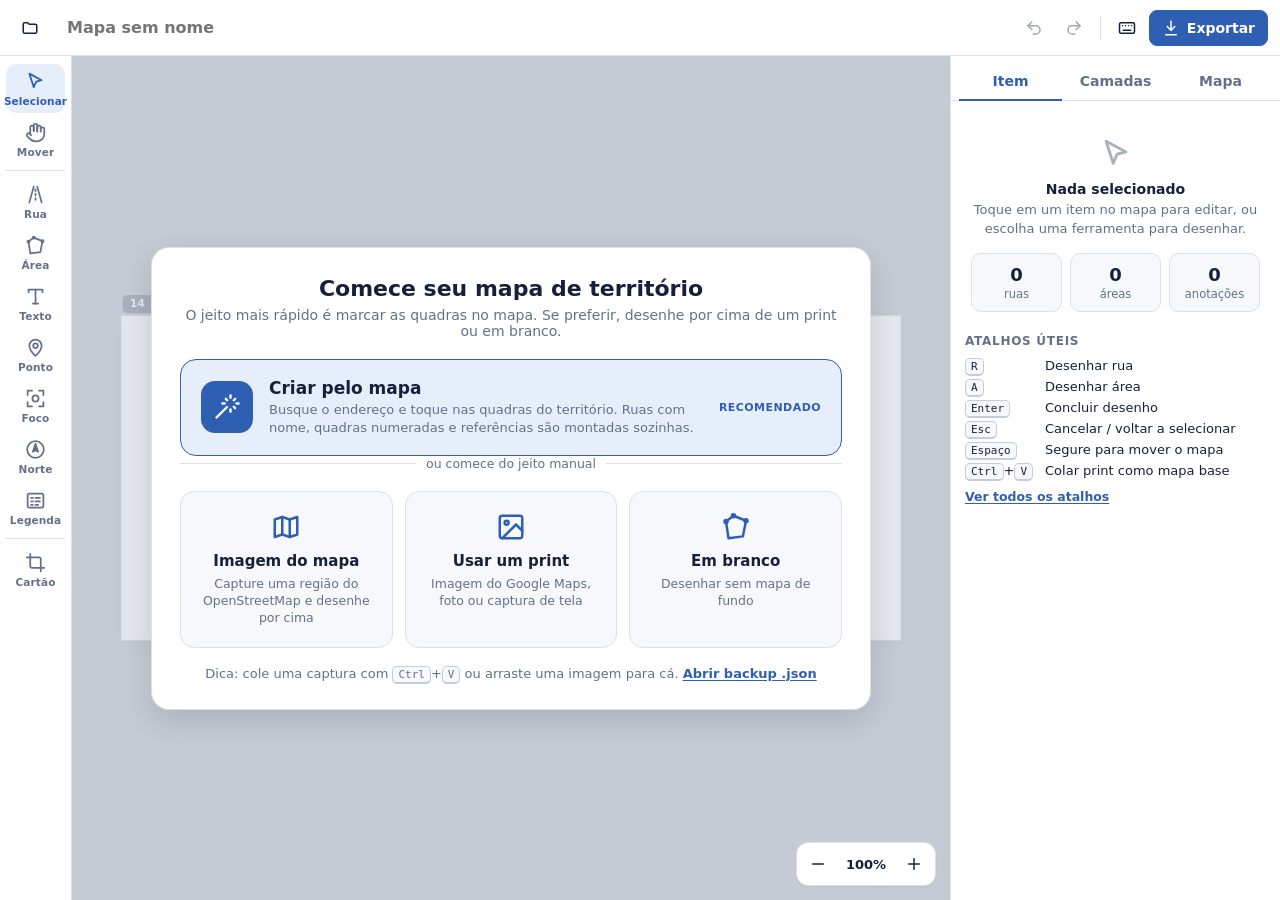
==== commit 8b0f2512: "Mapas v6.2: criar cartão pelo mapa e ajustes em grupo - Criar pelo mapa: toque nas quadras (ou conto" ====
--- a/mapas/index.html
+++ b/mapas/index.html
@@ -8,7 +8,7 @@
   <title>Mapas de Território</title>
   <link rel="manifest" href="manifest.webmanifest" />
   <link rel="icon" href="icon.svg" type="image/svg+xml" />
-  <link rel="stylesheet" href="styles.css?v=6.0" />
+  <link rel="stylesheet" href="styles.css?v=6.2" />
 </head>
 <body>
   <div class="app" id="app">
@@ -68,12 +68,21 @@
         <div class="start" id="startScreen" hidden>
           <div class="start-card">
             <h2>Comece seu mapa de território</h2>
-            <p>Escolha a base do mapa. Depois desenhe ruas, áreas e referências por cima.</p>
+            <p>O jeito mais rápido é marcar as quadras no mapa. Se preferir, desenhe por cima de um print ou em branco.</p>
+            <button class="start-hero" data-start="territory">
+              <span data-icon="wand"></span>
+              <span class="grow">
+                <strong>Criar pelo mapa</strong>
+                <small>Busque o endereço e toque nas quadras do território. Ruas com nome, quadras numeradas e referências são montadas sozinhas.</small>
+              </span>
+              <em>Recomendado</em>
+            </button>
+            <p class="start-or">ou comece do jeito manual</p>
             <div class="start-grid">
               <button class="start-option" data-start="osm">
                 <span data-icon="globe"></span>
-                <strong>Buscar no mapa</strong>
-                <small>Procure o endereço e capture a região (OpenStreetMap)</small>
+                <strong>Imagem do mapa</strong>
+                <small>Capture uma região do OpenStreetMap e desenhe por cima</small>
               </button>
               <button class="start-option" data-start="image">
                 <span data-icon="image"></span>
@@ -122,13 +131,16 @@
   <input type="file" id="jsonFile" accept="application/json,.json" hidden />
   <div class="toasts" id="toasts" aria-live="polite"></div>
 
-  <script src="js/util.js?v=6.0"></script>
-  <script src="js/model.js?v=6.0"></script>
-  <script src="js/render.js?v=6.0"></script>
-  <script src="js/storage.js?v=6.0"></script>
-  <script src="js/ui.js?v=6.0"></script>
-  <script src="js/osm.js?v=6.0"></script>
-  <script src="js/editor.js?v=6.0"></script>
-  <script src="js/app.js?v=6.0"></script>
+  <script src="js/util.js?v=6.2"></script>
+  <script src="js/model.js?v=6.2"></script>
+  <script src="js/render.js?v=6.2"></script>
+  <script src="js/storage.js?v=6.2"></script>
+  <script src="js/ui.js?v=6.2"></script>
+  <script src="js/osm.js?v=6.2"></script>
+  <script src="js/mvt.js?v=6.2"></script>
+  <script src="js/vectormap.js?v=6.2"></script>
+  <script src="js/territory.js?v=6.2"></script>
+  <script src="js/editor.js?v=6.2"></script>
+  <script src="js/app.js?v=6.2"></script>
 </body>
 </html>
--- a/mapas/styles.css
+++ b/mapas/styles.css
@@ -587,6 +587,69 @@
 .osm-options { display: flex; flex-wrap: wrap; gap: 14px; align-items: center; margin-top: 10px; font-size: 13px; }
 .osm-progress { height: 4px; background: var(--surface-3); border-radius: 4px; overflow: hidden; margin-top: 10px; }
 .osm-progress div { height: 100%; width: 0; background: var(--accent); transition: width .2s; }
+
+/* Ajustes em grupo (todas as ruas / quadras) */
+.section h3 .count { font-weight: 600; color: var(--muted); margin-left: 4px; }
+.step-row { display: flex; align-items: center; gap: 6px; padding: 3px 0; font-size: 13.5px; }
+.step-row span { flex: 1; }
+.step-row .icon-btn { border: 1px solid var(--border); background: var(--surface-2); width: 34px; height: 30px; }
+.color-row { display: grid; grid-template-columns: repeat(3, 1fr); gap: 8px; margin-top: 8px; }
+.color-cell { display: flex; flex-direction: column; align-items: center; gap: 4px; font-size: 12px; color: var(--muted); cursor: pointer; }
+.color-cell input { width: 100%; height: 32px; padding: 2px; border: 1px solid var(--border); border-radius: 8px; background: var(--surface); cursor: pointer; }
+
+/* Criar pelo mapa */
+.start-hero {
+  display: flex;
+  align-items: center;
+  gap: 16px;
+  width: 100%;
+  padding: 18px 20px;
+  border: 1.5px solid var(--accent);
+  border-radius: 16px;
+  background: var(--accent-soft);
+  color: var(--text);
+  text-align: left;
+  cursor: pointer;
+  font: inherit;
+  transition: transform .15s, box-shadow .15s;
+}
+.start-hero:hover { transform: translateY(-2px); box-shadow: var(--shadow); }
+.start-hero > [data-icon] { flex: none; display: grid; place-items: center; width: 52px; height: 52px; border-radius: 14px; background: var(--accent); color: var(--accent-text); }
+.start-hero > [data-icon] .ico { width: 28px; height: 28px; }
+.start-hero .grow { flex: 1; min-width: 0; }
+.start-hero strong { display: block; font-size: 17px; margin-bottom: 3px; }
+.start-hero small { display: block; color: var(--muted); font-size: 13px; line-height: 1.4; }
+.start-hero em { flex: none; font-style: normal; font-size: 11px; font-weight: 700; text-transform: uppercase; letter-spacing: .04em; color: var(--accent); }
+.start-or { margin: 16px 0 10px; color: var(--muted); font-size: 12.5px; display: flex; align-items: center; gap: 10px; }
+.start-or::before, .start-or::after { content: ""; flex: 1; height: 1px; background: var(--border); }
+
+.tz-map { height: min(56dvh, 540px); }
+.tz-status {
+  position: absolute; left: 56px; right: 56px; top: 10px; width: fit-content; margin: 0 auto;
+  z-index: 800;
+  background: rgba(22, 32, 58, .88); color: #fff;
+  font-size: 13px; line-height: 1.35; padding: 7px 12px; border-radius: 10px;
+  box-shadow: 0 4px 14px rgba(0,0,0,.18); text-align: center; pointer-events: none;
+}
+.tz-status[data-kind="warn"] { background: rgba(146, 64, 14, .92); }
+.tz-status[data-kind="busy"]::before { content: ""; display: inline-block; width: 10px; height: 10px; margin-right: 8px; border: 2px solid rgba(255,255,255,.4); border-top-color: #fff; border-radius: 50%; animation: tz-spin .8s linear infinite; vertical-align: -1px; }
+@keyframes tz-spin { to { transform: rotate(360deg); } }
+.tz-tools { position: absolute; right: 10px; bottom: 26px; z-index: 800; display: flex; gap: 6px; }
+.tz-tools .btn { background: var(--surface); box-shadow: var(--shadow-sm); }
+.tz-tools .btn.active { background: var(--accent); color: var(--accent-text); border-color: var(--accent); }
+.tz-lasso { position: absolute; inset: 0; width: 100%; height: 100%; z-index: 700; cursor: crosshair; touch-action: none; }
+.tz-lasso path { fill: rgba(251, 191, 36, .25); stroke: #b45309; stroke-width: 2.5; stroke-dasharray: 6 4; }
+.tz-num {
+  display: grid !important; place-items: center;
+  background: #1f2937; color: #fff; border: 2px solid #fff; border-radius: 50%;
+  font: 700 13px/1 var(--font); box-shadow: 0 1px 4px rgba(0,0,0,.35);
+}
+.tz-options { display: flex; flex-wrap: wrap; gap: 10px 14px; align-items: flex-end; margin-top: 12px; }
+.tz-field { display: flex; flex-direction: column; gap: 4px; font-size: 12.5px; color: var(--muted); font-weight: 600; }
+.tz-field .select { width: auto; }
+.tz-grow { flex: 1 1 220px; }
+.tz-check { display: flex; align-items: center; gap: 8px; font-size: 13.5px; min-height: 38px; cursor: pointer; }
+.tz-check input { width: 18px; height: 18px; accent-color: var(--accent); }
 
 /* ---------- Toasts ---------- */
 .toasts {
@@ -667,6 +730,14 @@
   .start-option [data-icon] { grid-row: span 2; }
   .start-option .ico { margin: 0; }
   .start-card { padding: 20px 16px; }
+  .start-hero { padding: 14px; gap: 12px; }
+  .start-hero em { display: none; }
+  .start-hero > [data-icon] { width: 44px; height: 44px; }
+  .tz-map { height: 50dvh; }
+  .tz-status { right: 10px; font-size: 12px; }
+  .tz-options { gap: 8px 10px; }
+  .tz-field { flex: 1 1 140px; }
+  .tz-field .select { width: 100%; }
   .save-status { display: none; }
 }
 
